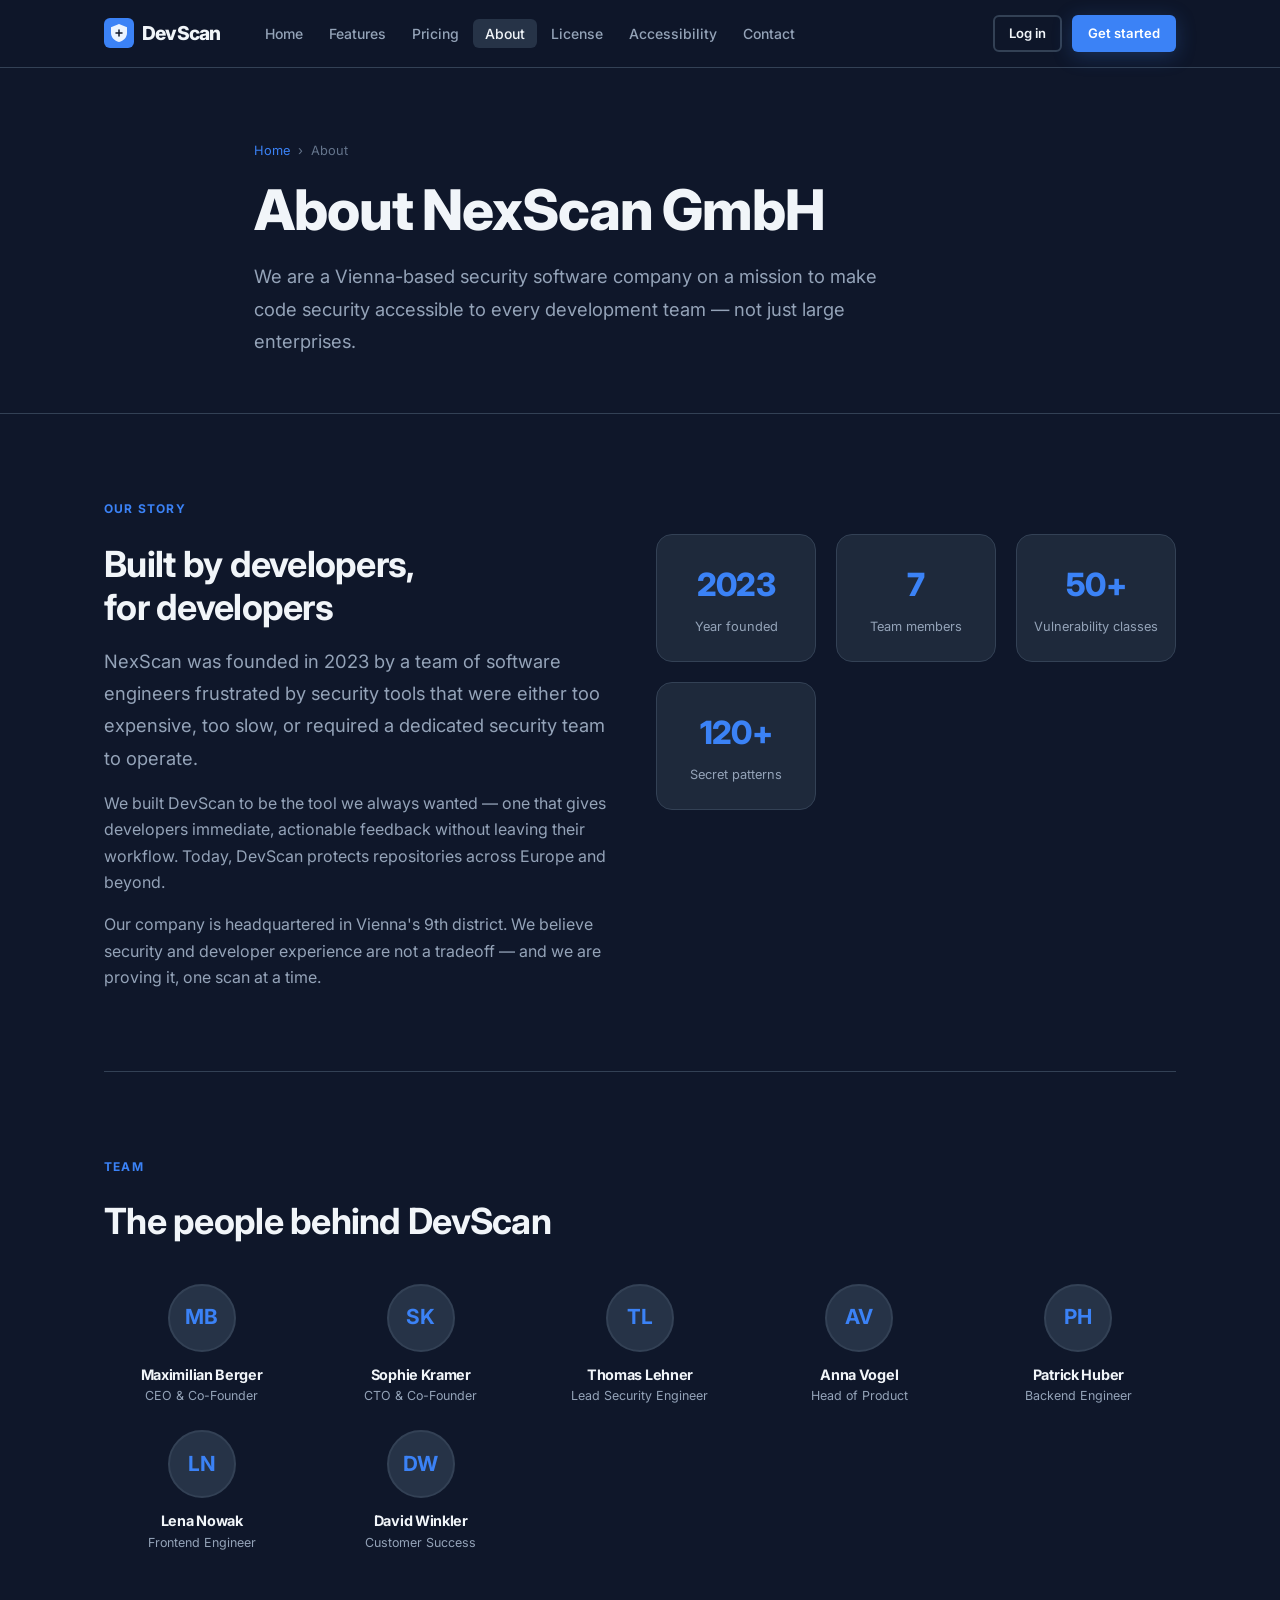
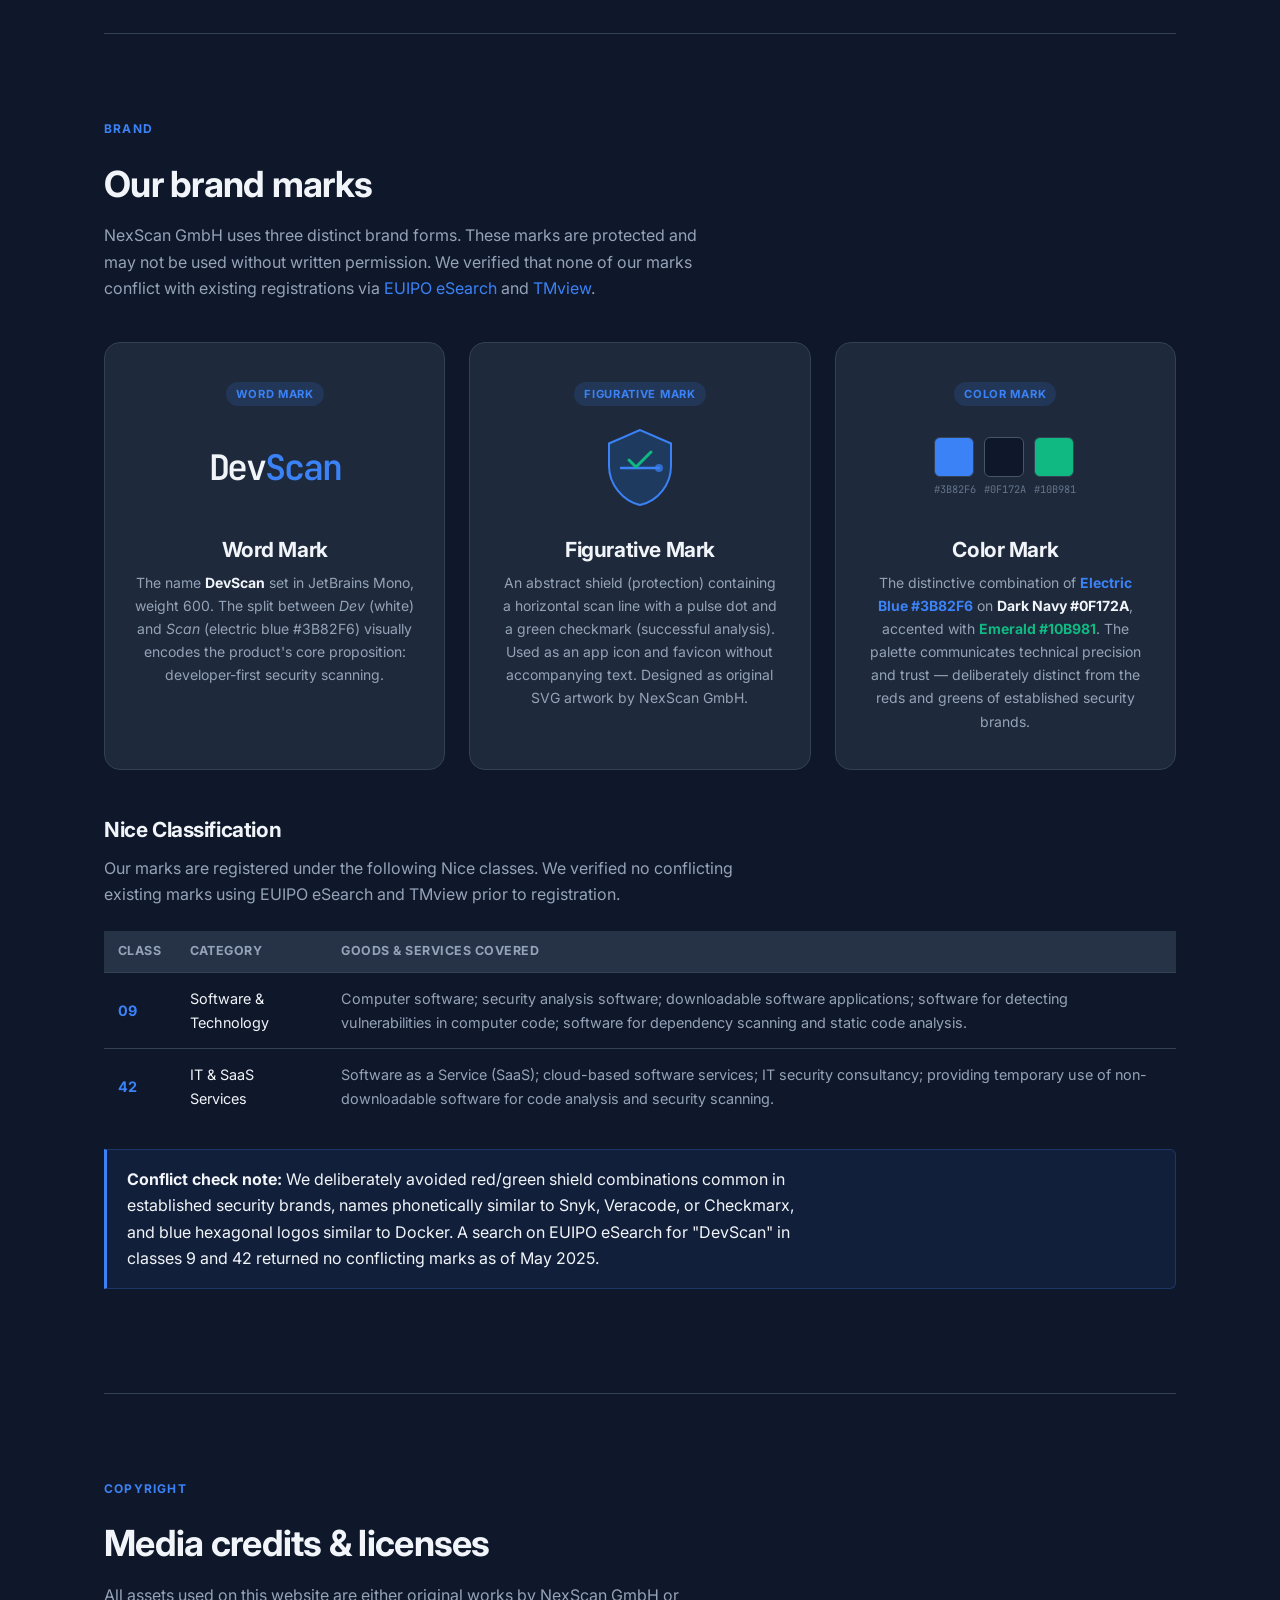
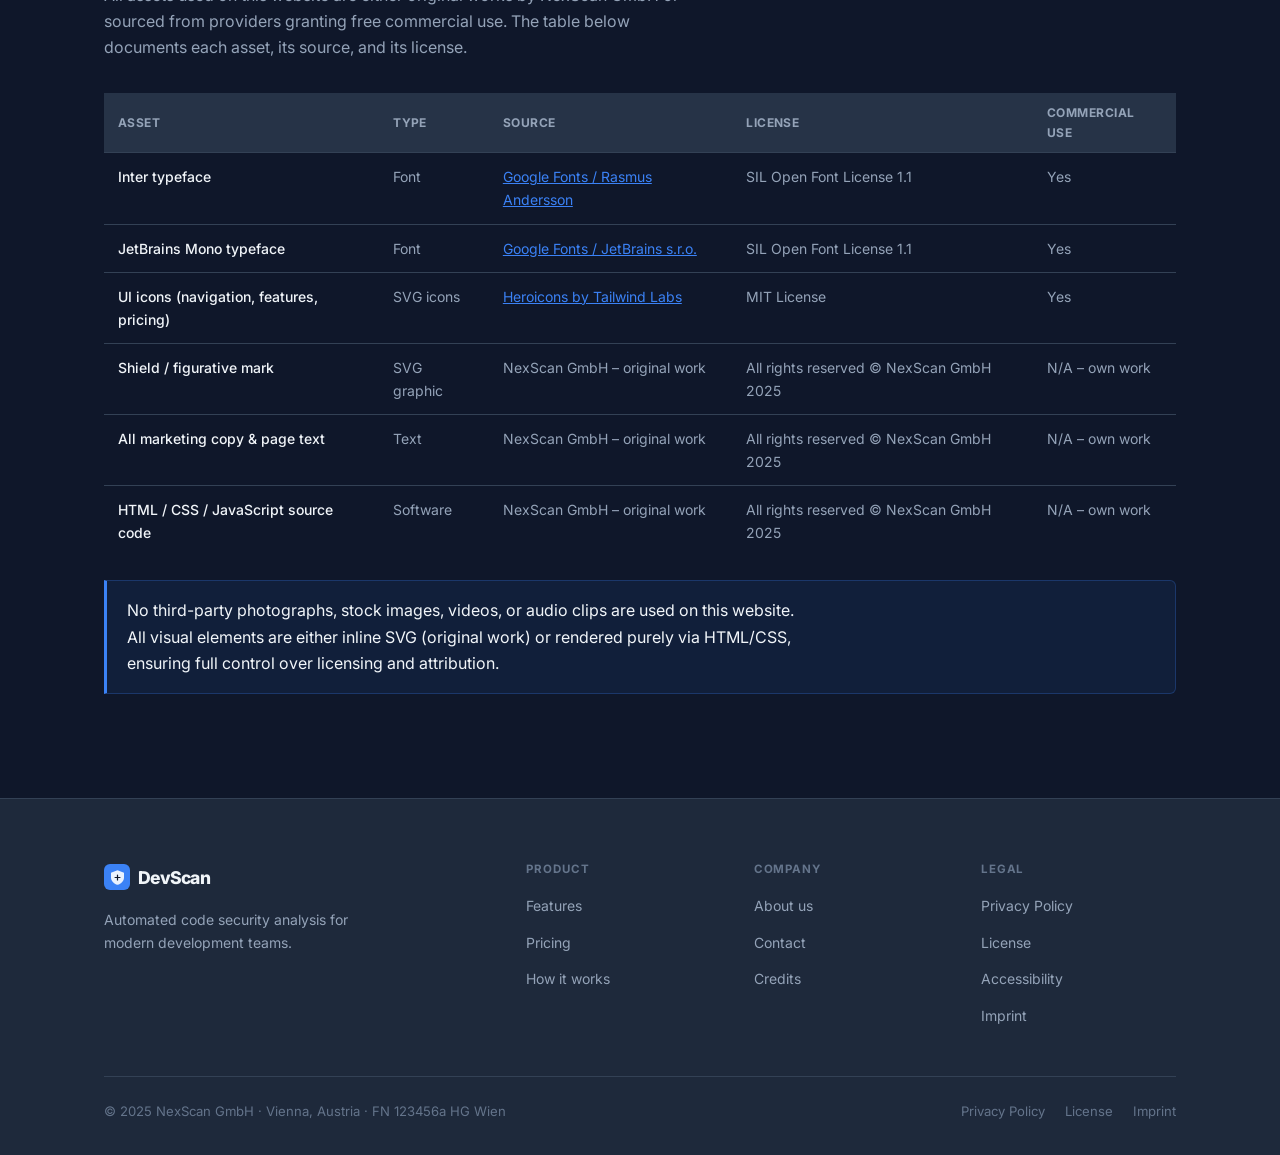
==== about.html @ 1f1f9121 "add About page with brand marks, Nice classification, and media credit" ====
<!DOCTYPE html>
<html lang="en">
<head>
  <meta charset="UTF-8">
  <meta name="viewport" content="width=device-width, initial-scale=1.0">
  <meta name="description" content="About NexScan GmbH – the company behind DevScan, our brand marks, and media credits.">
  <title>About – DevScan</title>
  <link rel="stylesheet" href="css/style.css">
</head>
<body>

  <a href="#main-content" class="skip-link">Skip to main content</a>

  <nav class="nav" aria-label="Main navigation">
    <div class="nav__inner">
      <a href="index.html" class="nav__logo" aria-label="DevScan – Home">
        <div class="nav__logo-icon" aria-hidden="true">
          <svg width="16" height="18" viewBox="0 0 16 18" fill="none"><path d="M8 0L0 3.27V9c0 4.14 3.4 8.02 8 9 4.6-.98 8-4.86 8-9V3.27L8 0z" fill="white" fill-opacity=".9"/><line x1="5" y1="9" x2="11" y2="9" stroke="#0F172A" stroke-width="1.5" stroke-linecap="round"/><line x1="8" y1="6" x2="8" y2="12" stroke="#0F172A" stroke-width="1.5" stroke-linecap="round"/></svg>
        </div>
        DevScan
      </a>
      <ul class="nav__links" role="list">
        <li><a href="index.html"         class="nav__link">Home</a></li>
        <li><a href="index.html#features" class="nav__link">Features</a></li>
        <li><a href="index.html#pricing"  class="nav__link">Pricing</a></li>
        <li><a href="about.html"          class="nav__link" aria-current="page">About</a></li>
        <li><a href="license.html"        class="nav__link">License</a></li>
        <li><a href="accessibility.html"  class="nav__link">Accessibility</a></li>
        <li><a href="impressum.html"      class="nav__link">Contact</a></li>
      </ul>
      <div class="nav__actions">
        <a href="#" class="btn btn--ghost btn--sm">Log in</a>
        <a href="index.html#pricing" class="btn btn--primary btn--sm">Get started</a>
        <button class="nav__toggle" id="nav-toggle" aria-expanded="false" aria-controls="nav-mobile" aria-label="Open menu">
          <svg width="22" height="22" viewBox="0 0 24 24" fill="none" stroke="currentColor" stroke-width="2" stroke-linecap="round" aria-hidden="true"><line x1="3" y1="6" x2="21" y2="6"/><line x1="3" y1="12" x2="21" y2="12"/><line x1="3" y1="18" x2="21" y2="18"/></svg>
        </button>
      </div>
    </div>
  </nav>

  <nav class="nav__mobile" id="nav-mobile" aria-hidden="true" aria-label="Mobile navigation">
    <a href="index.html"         class="nav__link">Home</a>
    <a href="index.html#features" class="nav__link">Features</a>
    <a href="index.html#pricing"  class="nav__link">Pricing</a>
    <a href="about.html"          class="nav__link" aria-current="page">About</a>
    <a href="license.html"        class="nav__link">License</a>
    <a href="privacy.html"        class="nav__link">Privacy</a>
    <a href="accessibility.html"  class="nav__link">Accessibility</a>
    <a href="impressum.html"      class="nav__link">Contact / Imprint</a>
    <div style="display:flex;gap:8px;padding:12px 0 4px;border-top:1px solid var(--c-border);margin-top:8px;">
      <a href="#" class="btn btn--ghost btn--sm" style="flex:1;justify-content:center;">Log in</a>
      <a href="index.html#pricing" class="btn btn--primary btn--sm" style="flex:1;justify-content:center;">Get started</a>
    </div>
  </nav>

  <main id="main-content">

    <!-- Page hero -->
    <header class="page-hero">
      <div class="container">
        <nav class="page-breadcrumb" aria-label="Breadcrumb">
          <a href="index.html">Home</a>
          <span aria-hidden="true">›</span>
          <span aria-current="page">About</span>
        </nav>
        <h1>About NexScan GmbH</h1>
        <p class="lead mt-4" style="max-width:54ch;">We are a Vienna-based security software company on a mission to make code security accessible to every development team — not just large enterprises.</p>
      </div>
    </header>

    <div style="max-width:1120px;margin-inline:auto;padding-inline:var(--pad);">

      <!-- Company story -->
      <section class="about-section" aria-labelledby="story-heading">
        <div class="grid-2">
          <div>
            <span class="eyebrow">Our Story</span>
            <h2 id="story-heading" style="margin-top:12px;">Built by developers,<br>for developers</h2>
            <p class="lead mt-4">NexScan was founded in 2023 by a team of software engineers frustrated by security tools that were either too expensive, too slow, or required a dedicated security team to operate.</p>
            <p class="text-muted mt-4" style="max-width:none;">We built DevScan to be the tool we always wanted — one that gives developers immediate, actionable feedback without leaving their workflow. Today, DevScan protects repositories across Europe and beyond.</p>
            <p class="text-muted mt-4" style="max-width:none;">Our company is headquartered in Vienna's 9th district. We believe security and developer experience are not a tradeoff — and we are proving it, one scan at a time.</p>
          </div>
          <div class="stat-row" style="align-content:start;">
            <div class="stat"><div class="stat__val">2023</div><div class="stat__lbl">Year founded</div></div>
            <div class="stat"><div class="stat__val">7</div><div class="stat__lbl">Team members</div></div>
            <div class="stat"><div class="stat__val">50+</div><div class="stat__lbl">Vulnerability classes</div></div>
            <div class="stat"><div class="stat__val">120+</div><div class="stat__lbl">Secret patterns</div></div>
          </div>
        </div>
      </section>

      <!-- Team -->
      <section class="about-section" aria-labelledby="team-heading">
        <span class="eyebrow">Team</span>
        <h2 id="team-heading" style="margin-top:12px;">The people behind DevScan</h2>
        <div class="team-grid">
          <div class="team-member">
            <div class="team-avatar" aria-hidden="true">MB</div>
            <h4>Maximilian Berger</h4>
            <p>CEO &amp; Co-Founder</p>
          </div>
          <div class="team-member">
            <div class="team-avatar" aria-hidden="true">SK</div>
            <h4>Sophie Kramer</h4>
            <p>CTO &amp; Co-Founder</p>
          </div>
          <div class="team-member">
            <div class="team-avatar" aria-hidden="true">TL</div>
            <h4>Thomas Lehner</h4>
            <p>Lead Security Engineer</p>
          </div>
          <div class="team-member">
            <div class="team-avatar" aria-hidden="true">AV</div>
            <h4>Anna Vogel</h4>
            <p>Head of Product</p>
          </div>
          <div class="team-member">
            <div class="team-avatar" aria-hidden="true">PH</div>
            <h4>Patrick Huber</h4>
            <p>Backend Engineer</p>
          </div>
          <div class="team-member">
            <div class="team-avatar" aria-hidden="true">LN</div>
            <h4>Lena Nowak</h4>
            <p>Frontend Engineer</p>
          </div>
          <div class="team-member">
            <div class="team-avatar" aria-hidden="true">DW</div>
            <h4>David Winkler</h4>
            <p>Customer Success</p>
          </div>
        </div>
      </section>

      <!-- Brand marks – Task 3 -->
      <section class="about-section" id="brand" aria-labelledby="brand-heading">
        <span class="eyebrow">Brand</span>
        <h2 id="brand-heading" style="margin-top:12px;">Our brand marks</h2>
        <p class="text-muted mt-4" style="max-width:60ch;">
          NexScan GmbH uses three distinct brand forms. These marks are protected and may not be used without written permission. We verified that none of our marks conflict with existing registrations via <a href="https://euipo.europa.eu/eSearch/" target="_blank" rel="noopener" style="color:var(--c-primary);">EUIPO eSearch</a> and <a href="https://www.tmdn.org/tmview/" target="_blank" rel="noopener" style="color:var(--c-primary);">TMview</a>.
        </p>

        <div class="brand-grid">

          <!-- 1. Word mark -->
          <article class="brand-card" aria-labelledby="mark1-heading">
            <span class="brand-card__type">Word Mark</span>
            <div class="brand-card__visual" aria-label="DevScan wordmark: the word Dev in white followed by Scan in electric blue, rendered in monospace typeface">
              <div class="wordmark">Dev<span>Scan</span></div>
            </div>
            <h3 id="mark1-heading">Word Mark</h3>
            <p>The name <strong style="color:var(--c-text);">DevScan</strong> set in JetBrains Mono, weight 600. The split between <em>Dev</em> (white) and <em>Scan</em> (electric blue #3B82F6) visually encodes the product's core proposition: developer-first security scanning.</p>
          </article>

          <!-- 2. Figurative mark -->
          <article class="brand-card" aria-labelledby="mark2-heading">
            <span class="brand-card__type">Figurative Mark</span>
            <div class="brand-card__visual" aria-label="DevScan shield icon: a dark blue shield outline containing a horizontal scan line and a green checkmark">
              <!-- Own work – SVG, NexScan GmbH © 2025 -->
              <svg width="72" height="82" viewBox="0 0 72 82" fill="none" xmlns="http://www.w3.org/2000/svg" role="img" aria-label="Shield icon with scan line">
                <path d="M36 3L5 16.5V39c0 18.2 13.8 35.2 31 39 18.2-3.8 31-20.8 31-39V16.5L36 3z" fill="#1E3A5F" stroke="#3B82F6" stroke-width="2"/>
                <line x1="17" y1="41" x2="55" y2="41" stroke="#3B82F6" stroke-width="2.5" stroke-linecap="round"/>
                <circle cx="55" cy="41" r="4" fill="#3B82F6" fill-opacity=".7"/>
                <polyline points="25,33 32,40 47,25" stroke="#10B981" stroke-width="3" stroke-linecap="round" stroke-linejoin="round"/>
              </svg>
            </div>
            <h3 id="mark2-heading">Figurative Mark</h3>
            <p>An abstract shield (protection) containing a horizontal scan line with a pulse dot and a green checkmark (successful analysis). Used as an app icon and favicon without accompanying text. Designed as original SVG artwork by NexScan GmbH.</p>
          </article>

          <!-- 3. Color mark -->
          <article class="brand-card" aria-labelledby="mark3-heading">
            <span class="brand-card__type">Color Mark</span>
            <div class="brand-card__visual" aria-label="DevScan brand color palette: electric blue, dark navy, and emerald green">
              <div>
                <div class="color-swatches">
                  <div>
                    <div class="swatch" style="background:#3B82F6;" aria-label="Electric blue"></div>
                    <div class="swatch-label">#3B82F6</div>
                  </div>
                  <div>
                    <div class="swatch" style="background:#0F172A;border-color:var(--c-border-light);" aria-label="Dark navy"></div>
                    <div class="swatch-label">#0F172A</div>
                  </div>
                  <div>
                    <div class="swatch" style="background:#10B981;" aria-label="Emerald green"></div>
                    <div class="swatch-label">#10B981</div>
                  </div>
                </div>
              </div>
            </div>
            <h3 id="mark3-heading">Color Mark</h3>
            <p>The distinctive combination of <strong style="color:var(--c-primary);">Electric Blue #3B82F6</strong> on <strong style="color:var(--c-text);">Dark Navy #0F172A</strong>, accented with <strong style="color:var(--c-accent);">Emerald #10B981</strong>. The palette communicates technical precision and trust — deliberately distinct from the reds and greens of established security brands.</p>
          </article>

        </div>

        <!-- Nice Classification -->
        <h3 id="nice-heading" style="margin-top:48px;margin-bottom:12px;">Nice Classification</h3>
        <p class="text-muted mb-6">Our marks are registered under the following Nice classes. We verified no conflicting existing marks using EUIPO eSearch and TMview prior to registration.</p>
        <table class="nizza-table" aria-labelledby="nice-heading">
          <thead>
            <tr>
              <th scope="col">Class</th>
              <th scope="col">Category</th>
              <th scope="col">Goods &amp; Services covered</th>
            </tr>
          </thead>
          <tbody>
            <tr>
              <td>09</td>
              <td>Software &amp; Technology</td>
              <td>Computer software; security analysis software; downloadable software applications; software for detecting vulnerabilities in computer code; software for dependency scanning and static code analysis.</td>
            </tr>
            <tr>
              <td>42</td>
              <td>IT &amp; SaaS Services</td>
              <td>Software as a Service (SaaS); cloud-based software services; IT security consultancy; providing temporary use of non-downloadable software for code analysis and security scanning.</td>
            </tr>
          </tbody>
        </table>

        <div class="info-box mt-6">
          <p><strong>Conflict check note:</strong> We deliberately avoided red/green shield combinations common in established security brands, names phonetically similar to Snyk, Veracode, or Checkmarx, and blue hexagonal logos similar to Docker. A search on EUIPO eSearch for "DevScan" in classes 9 and 42 returned no conflicting marks as of May 2025.</p>
        </div>
      </section>

      <!-- Media credits – Task 2 -->
      <section class="about-section" id="credits" aria-labelledby="credits-heading">
        <span class="eyebrow">Copyright</span>
        <h2 id="credits-heading" style="margin-top:12px;">Media credits &amp; licenses</h2>
        <p class="text-muted mt-4 mb-8" style="max-width:60ch;">All assets used on this website are either original works by NexScan GmbH or sourced from providers granting free commercial use. The table below documents each asset, its source, and its license.</p>

        <table class="credits-table" aria-label="Media asset copyright and license information">
          <thead>
            <tr>
              <th scope="col">Asset</th>
              <th scope="col">Type</th>
              <th scope="col">Source</th>
              <th scope="col">License</th>
              <th scope="col">Commercial use</th>
            </tr>
          </thead>
          <tbody>
            <tr>
              <td>Inter typeface</td>
              <td>Font</td>
              <td><a href="https://fonts.google.com/specimen/Inter" target="_blank" rel="noopener">Google Fonts / Rasmus Andersson</a></td>
              <td>SIL Open Font License 1.1</td>
              <td>Yes</td>
            </tr>
            <tr>
              <td>JetBrains Mono typeface</td>
              <td>Font</td>
              <td><a href="https://fonts.google.com/specimen/JetBrains+Mono" target="_blank" rel="noopener">Google Fonts / JetBrains s.r.o.</a></td>
              <td>SIL Open Font License 1.1</td>
              <td>Yes</td>
            </tr>
            <tr>
              <td>UI icons (navigation, features, pricing)</td>
              <td>SVG icons</td>
              <td><a href="https://heroicons.com/" target="_blank" rel="noopener">Heroicons by Tailwind Labs</a></td>
              <td>MIT License</td>
              <td>Yes</td>
            </tr>
            <tr>
              <td>Shield / figurative mark</td>
              <td>SVG graphic</td>
              <td>NexScan GmbH – original work</td>
              <td>All rights reserved © NexScan GmbH 2025</td>
              <td>N/A – own work</td>
            </tr>
            <tr>
              <td>All marketing copy &amp; page text</td>
              <td>Text</td>
              <td>NexScan GmbH – original work</td>
              <td>All rights reserved © NexScan GmbH 2025</td>
              <td>N/A – own work</td>
            </tr>
            <tr>
              <td>HTML / CSS / JavaScript source code</td>
              <td>Software</td>
              <td>NexScan GmbH – original work</td>
              <td>All rights reserved © NexScan GmbH 2025</td>
              <td>N/A – own work</td>
            </tr>
          </tbody>
        </table>

        <div class="info-box mt-6">
          <p>No third-party photographs, stock images, videos, or audio clips are used on this website. All visual elements are either inline SVG (original work) or rendered purely via HTML/CSS, ensuring full control over licensing and attribution.</p>
        </div>
      </section>

    </div>
  </main>

  <!-- Footer -->
  <footer class="footer">
    <div class="container">
      <div class="footer__grid">
        <div class="footer__brand">
          <a href="index.html" class="nav__logo" style="font-size:1.1rem;">
            <div class="nav__logo-icon" style="width:26px;height:26px;" aria-hidden="true">
              <svg width="13" height="15" viewBox="0 0 16 18" fill="none"><path d="M8 0L0 3.27V9c0 4.14 3.4 8.02 8 9 4.6-.98 8-4.86 8-9V3.27L8 0z" fill="white" fill-opacity=".9"/><line x1="5" y1="9" x2="11" y2="9" stroke="#0F172A" stroke-width="1.5" stroke-linecap="round"/><line x1="8" y1="6" x2="8" y2="12" stroke="#0F172A" stroke-width="1.5" stroke-linecap="round"/></svg>
            </div>
            DevScan
          </a>
          <p>Automated code security analysis for modern development teams.</p>
        </div>
        <div class="footer__col">
          <h4>Product</h4>
          <ul>
            <li><a href="index.html#features">Features</a></li>
            <li><a href="index.html#pricing">Pricing</a></li>
            <li><a href="index.html#how-it-works">How it works</a></li>
          </ul>
        </div>
        <div class="footer__col">
          <h4>Company</h4>
          <ul>
            <li><a href="about.html">About us</a></li>
            <li><a href="impressum.html">Contact</a></li>
            <li><a href="about.html#credits">Credits</a></li>
          </ul>
        </div>
        <div class="footer__col">
          <h4>Legal</h4>
          <ul>
            <li><a href="privacy.html">Privacy Policy</a></li>
            <li><a href="license.html">License</a></li>
            <li><a href="accessibility.html">Accessibility</a></li>
            <li><a href="impressum.html">Imprint</a></li>
          </ul>
        </div>
      </div>
      <div class="footer__bottom">
        <p>© 2025 NexScan GmbH · Vienna, Austria · FN 123456a HG Wien</p>
        <div class="footer__legal-links">
          <a href="privacy.html">Privacy Policy</a>
          <a href="license.html">License</a>
          <a href="impressum.html">Imprint</a>
        </div>
      </div>
    </div>
  </footer>

  <script src="js/main.js"></script>
</body>
</html>
---- css/style.css ----
/* ============================================================
   DevScan – Global Design System
   ============================================================ */

@import url('https://fonts.googleapis.com/css2?family=Inter:ital,wght@0,300;0,400;0,500;0,600;0,700;0,800;1,400&family=JetBrains+Mono:wght@400;500;600&display=swap');

/* ── Design Tokens ──────────────────────────────────────────── */
:root {
  --c-bg:            #0F172A;
  --c-surface:       #1E293B;
  --c-surface-2:     #263347;
  --c-border:        #334155;
  --c-border-light:  #475569;

  --c-primary:       #3B82F6;
  --c-primary-dark:  #2563EB;
  --c-primary-glow:  rgba(59,130,246,.15);

  --c-accent:        #10B981;
  --c-warn:          #F59E0B;
  --c-danger:        #EF4444;

  --c-text:          #F1F5F9;
  --c-text-muted:    #94A3B8;
  --c-text-faint:    #64748B;

  --font-sans: 'Inter', system-ui, -apple-system, sans-serif;
  --font-mono: 'JetBrains Mono', 'Fira Code', monospace;

  --nav-h:      68px;
  --container: 1120px;
  --pad:        clamp(16px, 5vw, 24px);

  --r-sm:   6px;
  --r-md:  10px;
  --r-lg:  16px;
  --r-xl:  24px;
  --r-full: 9999px;

  --shadow-sm: 0 1px 3px rgba(0,0,0,.4);
  --shadow-md: 0 4px 20px rgba(0,0,0,.5);
  --shadow-lg: 0 16px 48px rgba(0,0,0,.6);
  --shadow-primary: 0 4px 20px rgba(59,130,246,.25);
}

/* ── Reset ──────────────────────────────────────────────────── */
*, *::before, *::after { box-sizing: border-box; margin: 0; padding: 0; }
html { font-size: 16px; scroll-behavior: smooth; }
img, video, svg { display: block; max-width: 100%; }
a { color: inherit; text-decoration: none; }
button, input, select, textarea { font: inherit; }
ul, ol { list-style: none; }

/* ── Base ───────────────────────────────────────────────────── */
body {
  font-family: var(--font-sans);
  background: var(--c-bg);
  color: var(--c-text);
  line-height: 1.65;
  -webkit-font-smoothing: antialiased;
  overflow-x: hidden;
}

/* Skip link */
.skip-link {
  position: absolute;
  top: -100%;
  left: var(--pad);
  background: var(--c-primary);
  color: #fff;
  padding: 8px 16px;
  border-radius: var(--r-sm);
  font-weight: 600;
  z-index: 9999;
  transition: top .15s;
}
.skip-link:focus { top: 8px; outline: 3px solid #fff; outline-offset: 2px; }

/* ── Typography ─────────────────────────────────────────────── */
h1, h2, h3, h4, h5, h6 { line-height: 1.2; font-weight: 700; letter-spacing: -.02em; }
h1 { font-size: clamp(2rem, 5vw, 3.5rem); font-weight: 800; }
h2 { font-size: clamp(1.5rem, 3.5vw, 2.25rem); }
h3 { font-size: clamp(1.05rem, 2.5vw, 1.3rem); }
h4 { font-size: 1rem; }

p { max-width: 68ch; }
.lead { font-size: clamp(1rem, 2vw, 1.15rem); color: var(--c-text-muted); line-height: 1.75; }

code, kbd, pre { font-family: var(--font-mono); }
code {
  background: var(--c-surface);
  border: 1px solid var(--c-border);
  border-radius: var(--r-sm);
  padding: 2px 6px;
  font-size: .875em;
  color: var(--c-primary);
}

/* ── Layout ─────────────────────────────────────────────────── */
.container {
  max-width: var(--container);
  margin-inline: auto;
  padding-inline: var(--pad);
}

.section { padding-block: clamp(60px, 10vw, 96px); }
.section--alt { background: var(--c-surface); }

.grid-3 { display: grid; grid-template-columns: repeat(auto-fit, minmax(280px, 1fr)); gap: 24px; }
.grid-2 { display: grid; grid-template-columns: repeat(auto-fit, minmax(320px, 1fr)); gap: 32px; }

.text-center { text-align: center; }
.text-muted   { color: var(--c-text-muted); }

/* ── Navigation ─────────────────────────────────────────────── */
.nav {
  position: fixed;
  inset: 0 0 auto 0;
  height: var(--nav-h);
  background: rgba(15,23,42,.88);
  backdrop-filter: blur(16px);
  -webkit-backdrop-filter: blur(16px);
  border-bottom: 1px solid var(--c-border);
  z-index: 900;
}
.nav__inner {
  max-width: var(--container);
  margin-inline: auto;
  padding-inline: var(--pad);
  height: 100%;
  display: flex;
  align-items: center;
  gap: 32px;
}
.nav__logo {
  font-size: 1.2rem;
  font-weight: 800;
  letter-spacing: -.04em;
  color: var(--c-text);
  display: flex;
  align-items: center;
  gap: 8px;
  white-space: nowrap;
  flex-shrink: 0;
}
.nav__logo-icon {
  width: 30px; height: 30px;
  background: var(--c-primary);
  border-radius: var(--r-sm);
  display: flex; align-items: center; justify-content: center;
}
.nav__links {
  display: flex;
  align-items: center;
  gap: 2px;
  flex: 1;
}
.nav__link {
  padding: 6px 12px;
  border-radius: var(--r-sm);
  font-size: .875rem;
  font-weight: 500;
  color: var(--c-text-muted);
  transition: color .15s, background .15s;
  white-space: nowrap;
}
.nav__link:hover,
.nav__link[aria-current="page"] {
  color: var(--c-text);
  background: var(--c-surface-2);
}
.nav__link:focus-visible {
  outline: 2px solid var(--c-primary);
  outline-offset: 2px;
}
.nav__actions {
  display: flex; align-items: center; gap: 10px; margin-left: auto;
}
.nav__toggle {
  display: none;
  background: none; border: none;
  color: var(--c-text); cursor: pointer;
  padding: 8px; border-radius: var(--r-sm);
}
.nav__toggle:focus-visible { outline: 2px solid var(--c-primary); outline-offset: 2px; }
.nav__mobile {
  display: none;
  position: fixed;
  top: var(--nav-h); left: 0; right: 0;
  background: var(--c-surface);
  border-bottom: 1px solid var(--c-border);
  padding: 16px;
  z-index: 899;
  flex-direction: column; gap: 2px;
}
.nav__mobile.is-open { display: flex; }
.nav__mobile .nav__link { padding: 12px 16px; }

/* ── Buttons ────────────────────────────────────────────────── */
.btn {
  display: inline-flex; align-items: center; gap: 8px;
  padding: 10px 20px;
  border-radius: var(--r-md);
  font-weight: 600; font-size: .9rem;
  cursor: pointer; border: 2px solid transparent;
  transition: background .15s, box-shadow .15s, transform .1s, border-color .15s;
  white-space: nowrap;
}
.btn:active { transform: translateY(1px); }
.btn:focus-visible { outline: 2px solid var(--c-primary); outline-offset: 3px; }

.btn--primary { background: var(--c-primary); color: #fff; box-shadow: var(--shadow-primary); }
.btn--primary:hover { background: var(--c-primary-dark); box-shadow: 0 6px 24px rgba(59,130,246,.4); }

.btn--ghost { background: transparent; color: var(--c-text); border-color: var(--c-border); }
.btn--ghost:hover { background: var(--c-surface); border-color: var(--c-border-light); }

.btn--accent { background: var(--c-accent); color: #fff; }
.btn--accent:hover { background: #059669; }

.btn--sm { padding: 6px 14px; font-size: .82rem; border-radius: var(--r-sm); }
.btn--lg { padding: 14px 32px; font-size: 1rem; border-radius: var(--r-lg); }

/* ── Hero ───────────────────────────────────────────────────── */
.hero {
  padding-top: calc(var(--nav-h) + clamp(56px, 10vw, 96px));
  padding-bottom: clamp(56px, 10vw, 96px);
  position: relative; overflow: hidden;
}
.hero::before {
  content: '';
  position: absolute; top: -200px; left: 50%;
  transform: translateX(-50%);
  width: 900px; height: 900px;
  background: radial-gradient(circle, rgba(59,130,246,.1) 0%, transparent 65%);
  pointer-events: none; z-index: 0;
}
.hero__inner {
  max-width: var(--container); margin-inline: auto; padding-inline: var(--pad);
  display: grid; grid-template-columns: 1fr 1fr;
  gap: 64px; align-items: center; position: relative; z-index: 1;
}
.hero__badge {
  display: inline-flex; align-items: center; gap: 6px;
  background: var(--c-primary-glow);
  border: 1px solid rgba(59,130,246,.3);
  border-radius: var(--r-full);
  padding: 4px 14px;
  font-size: .75rem; font-weight: 700;
  color: var(--c-primary); margin-bottom: 20px; width: fit-content;
  letter-spacing: .04em; text-transform: uppercase;
}
.hero__badge-dot { width: 6px; height: 6px; border-radius: 50%; background: var(--c-accent); }
.hero__title { margin-bottom: 20px; }
.hero__title mark { background: none; color: var(--c-primary); }
.hero__lead { margin-bottom: 32px; }
.hero__actions { display: flex; gap: 14px; flex-wrap: wrap; align-items: center; }
.hero__note { margin-top: 16px; font-size: .78rem; color: var(--c-text-faint); }
.hero__note svg { display: inline; vertical-align: middle; }

/* Code window */
.code-window {
  background: var(--c-surface);
  border: 1px solid var(--c-border);
  border-radius: var(--r-lg);
  overflow: hidden;
  box-shadow: var(--shadow-lg);
}
.code-window__bar {
  display: flex; align-items: center; gap: 6px;
  padding: 10px 14px;
  background: var(--c-surface-2);
  border-bottom: 1px solid var(--c-border);
}
.dot { width: 11px; height: 11px; border-radius: 50%; }
.dot--r { background: #FF5F57; }
.dot--y { background: #FFBD2E; }
.dot--g { background: #28C840; }
.code-window__fname {
  margin-left: 6px; font-size: .78rem;
  font-family: var(--font-mono);
  color: var(--c-text-muted);
}
.code-window__body {
  padding: 16px; font-family: var(--font-mono);
  font-size: .78rem; line-height: 1.9; overflow-x: auto;
}
.cl { display: flex; gap: 14px; }
.cl-n { color: var(--c-text-faint); user-select: none; min-width: 18px; text-align: right; }
.cl-t { flex: 1; }
.cl--danger { background: rgba(239,68,68,.07); border-left: 2px solid var(--c-danger); margin-left: -16px; padding-left: 14px; }
.cl--warn   { background: rgba(245,158,11,.07); border-left: 2px solid var(--c-warn);   margin-left: -16px; padding-left: 14px; }
.tk-kw  { color: #C792EA; }
.tk-str { color: #C3E88D; }
.tk-fn  { color: #82AAFF; }
.tk-var { color: #F78C6C; }
.tk-cm  { color: var(--c-text-faint); font-style: italic; }
.badge {
  display: inline-block; padding: 1px 5px; border-radius: 3px;
  font-size: .6rem; font-weight: 700; margin-left: 8px; vertical-align: middle;
}
.badge--crit { background: rgba(239,68,68,.2); color: #FC8181; }
.badge--high { background: rgba(245,158,11,.2); color: #FBD38D; }

.scan-bar {
  display: flex; align-items: center; justify-content: space-between;
  padding: 10px 16px;
  background: var(--c-surface-2);
  border-top: 1px solid var(--c-border);
  font-size: .78rem;
}
.issue-counts { display: flex; gap: 16px; }
.ic { display: flex; align-items: center; gap: 5px; font-weight: 600; }
.ic--c { color: var(--c-danger); }
.ic--h { color: var(--c-warn); }
.ic--l { color: var(--c-accent); }

/* ── Section headers ────────────────────────────────────────── */
.section-header { text-align: center; margin-bottom: 64px; }
.eyebrow {
  display: inline-block; font-size: .75rem; font-weight: 700;
  letter-spacing: .1em; text-transform: uppercase;
  color: var(--c-primary); margin-bottom: 12px;
}
.section-header h2 { margin-bottom: 16px; }
.section-header p { color: var(--c-text-muted); margin-inline: auto; }

/* ── Feature cards ──────────────────────────────────────────── */
.feature-card {
  background: var(--c-surface);
  border: 1px solid var(--c-border);
  border-radius: var(--r-lg); padding: 28px;
  transition: border-color .2s, transform .2s, box-shadow .2s;
}
.feature-card:hover {
  border-color: var(--c-primary); transform: translateY(-3px);
  box-shadow: 0 8px 32px rgba(59,130,246,.12);
}
.feature-icon {
  width: 46px; height: 46px;
  background: var(--c-primary-glow);
  border: 1px solid rgba(59,130,246,.3);
  border-radius: var(--r-md);
  display: flex; align-items: center; justify-content: center;
  margin-bottom: 20px; color: var(--c-primary);
}
.feature-card h3 { margin-bottom: 10px; }
.feature-card p  { color: var(--c-text-muted); font-size: .9rem; margin: 0; }

/* ── Steps ──────────────────────────────────────────────────── */
.steps { display: grid; grid-template-columns: repeat(auto-fit, minmax(240px, 1fr)); gap: 32px; }
.step { display: flex; flex-direction: column; gap: 16px; }
.step-num {
  width: 44px; height: 44px;
  background: var(--c-primary); border-radius: var(--r-md);
  display: flex; align-items: center; justify-content: center;
  font-weight: 800; font-size: 1.05rem; flex-shrink: 0;
}
.step h3 { margin-bottom: 8px; }
.step p  { color: var(--c-text-muted); font-size: .9rem; margin: 0; }

/* ── Pricing ────────────────────────────────────────────────── */
.pricing-grid {
  display: grid;
  grid-template-columns: repeat(auto-fit, minmax(280px, 1fr));
  gap: 24px; align-items: start;
}
.pricing-card {
  background: var(--c-surface);
  border: 1px solid var(--c-border);
  border-radius: var(--r-lg); padding: 36px 32px;
  position: relative; transition: transform .2s;
}
.pricing-card:hover { transform: translateY(-3px); }
.pricing-card--featured {
  border-color: var(--c-primary);
  background: linear-gradient(160deg, rgba(37,99,235,.1) 0%, var(--c-surface) 60%);
  box-shadow: 0 0 0 1px var(--c-primary), var(--shadow-lg);
}
.pricing-pill {
  position: absolute; top: -13px; left: 50%; transform: translateX(-50%);
  background: var(--c-primary); color: #fff;
  padding: 3px 16px; border-radius: var(--r-full);
  font-size: .72rem; font-weight: 700; white-space: nowrap; letter-spacing: .04em;
}
.pricing-name {
  font-size: .75rem; font-weight: 700; letter-spacing: .08em;
  text-transform: uppercase; color: var(--c-text-muted); margin-bottom: 16px;
}
.pricing-price { display: flex; align-items: baseline; gap: 3px; margin-bottom: 8px; }
.pricing-price .cur { font-size: 1.4rem; font-weight: 600; color: var(--c-text-muted); margin-top: 4px; }
.pricing-price .amt { font-size: 3rem; font-weight: 800; letter-spacing: -.04em; line-height: 1; }
.pricing-price .per { font-size: .9rem; color: var(--c-text-muted); }
.pricing-desc { font-size: .875rem; color: var(--c-text-muted); margin-bottom: 24px; }
.pricing-div  { height: 1px; background: var(--c-border); margin-bottom: 24px; }
.pricing-feats { display: flex; flex-direction: column; gap: 12px; margin-bottom: 32px; }
.pricing-feat  { display: flex; align-items: flex-start; gap: 10px; font-size: .875rem; }
.pricing-feat svg { color: var(--c-accent); flex-shrink: 0; margin-top: 2px; }
.pricing-feat--off { color: var(--c-text-faint); }
.pricing-feat--off svg { color: var(--c-text-faint); }
.pricing-card .btn { width: 100%; justify-content: center; }

/* ── CTA Banner ─────────────────────────────────────────────── */
.cta-banner {
  background: linear-gradient(135deg, #1D4ED8 0%, var(--c-primary) 100%);
  border-radius: var(--r-xl); padding: 80px 48px; text-align: center;
}
.cta-banner h2 { margin-bottom: 16px; }
.cta-banner p  { color: rgba(255,255,255,.8); margin-inline: auto; margin-bottom: 40px; }
.cta-banner .btn--ghost { border-color: rgba(255,255,255,.4); color: #fff; }
.cta-banner .btn--ghost:hover { background: rgba(255,255,255,.1); border-color: rgba(255,255,255,.7); }
.cta-actions { display: flex; gap: 14px; justify-content: center; flex-wrap: wrap; }

/* ── Footer ─────────────────────────────────────────────────── */
.footer {
  background: var(--c-surface);
  border-top: 1px solid var(--c-border);
  padding-block: 64px 32px;
}
.footer__grid {
  display: grid;
  grid-template-columns: 2fr 1fr 1fr 1fr;
  gap: 32px; margin-bottom: 48px;
}
.footer__brand p {
  color: var(--c-text-muted); font-size: .875rem;
  margin-top: 16px; max-width: 30ch;
}
.footer__col h4 {
  font-size: .72rem; font-weight: 700;
  letter-spacing: .08em; text-transform: uppercase;
  color: var(--c-text-faint); margin-bottom: 16px;
}
.footer__col ul { display: flex; flex-direction: column; gap: 10px; }
.footer__col a  { color: var(--c-text-muted); font-size: .875rem; transition: color .15s; }
.footer__col a:hover { color: var(--c-text); }
.footer__col a:focus-visible { outline: 2px solid var(--c-primary); outline-offset: 2px; border-radius: 3px; }
.footer__bottom {
  display: flex; align-items: center; justify-content: space-between;
  padding-top: 24px; border-top: 1px solid var(--c-border);
  font-size: .82rem; color: var(--c-text-faint); flex-wrap: wrap; gap: 16px;
}
.footer__bottom a { color: var(--c-text-faint); transition: color .15s; }
.footer__bottom a:hover { color: var(--c-text); }
.footer__legal-links { display: flex; gap: 20px; }

/* ── Page hero (for inner pages) ────────────────────────────── */
.page-hero {
  padding-top: calc(var(--nav-h) + clamp(40px, 8vw, 72px));
  padding-bottom: clamp(36px, 6vw, 56px);
  border-bottom: 1px solid var(--c-border);
}
.page-hero .container { max-width: 820px; }
.page-breadcrumb {
  display: flex; align-items: center; gap: 8px;
  font-size: .8rem; color: var(--c-text-faint); margin-bottom: 16px;
}
.page-breadcrumb a { color: var(--c-primary); }
.page-breadcrumb a:hover { text-decoration: underline; }
.page-hero__meta {
  font-size: .82rem; color: var(--c-text-faint); margin-top: 12px;
}

/* ── Legal content ──────────────────────────────────────────── */
.legal-content {
  max-width: 820px; margin-inline: auto;
  padding-inline: var(--pad); padding-block: 64px;
}
.legal-content > h2 {
  font-size: 1.3rem; margin-top: 48px; margin-bottom: 16px;
  padding-bottom: 12px; border-bottom: 1px solid var(--c-border);
}
.legal-content > h2:first-child { margin-top: 0; }
.legal-content h3 { font-size: 1.05rem; margin-top: 28px; margin-bottom: 10px; }
.legal-content p  { color: var(--c-text-muted); margin-bottom: 16px; font-size: .95rem; max-width: none; }
.legal-content ul, .legal-content ol { margin-bottom: 16px; padding-left: 24px; }
.legal-content ul { list-style: disc; }
.legal-content ol { list-style: decimal; }
.legal-content li { color: var(--c-text-muted); font-size: .95rem; margin-bottom: 8px; }
.legal-content a  { color: var(--c-primary); text-decoration: underline; }
.legal-content a:hover { text-decoration: none; }
.legal-content strong { color: var(--c-text); }
.legal-content table { width: 100%; border-collapse: collapse; margin-block: 24px; font-size: .9rem; }
.legal-content table th { text-align: left; padding: 10px 14px; background: var(--c-surface-2); border-bottom: 1px solid var(--c-border); font-size: .8rem; text-transform: uppercase; letter-spacing: .04em; color: var(--c-text-muted); }
.legal-content table td { padding: 12px 14px; border-bottom: 1px solid var(--c-border); color: var(--c-text-muted); vertical-align: top; }
.legal-content table tr:last-child td { border-bottom: none; }
.legal-content table td:first-child { font-weight: 600; color: var(--c-text); }

.info-box {
  background: rgba(59,130,246,.08);
  border: 1px solid rgba(59,130,246,.25);
  border-left: 3px solid var(--c-primary);
  border-radius: 0 var(--r-sm) var(--r-sm) 0;
  padding: 16px 20px; margin-bottom: 24px;
}
.info-box p { margin: 0; }
.warn-box {
  background: rgba(245,158,11,.08);
  border: 1px solid rgba(245,158,11,.25);
  border-left: 3px solid var(--c-warn);
  border-radius: 0 var(--r-sm) var(--r-sm) 0;
  padding: 16px 20px; margin-bottom: 24px;
}
.warn-box p { margin: 0; color: var(--c-text-muted); }

/* ── About page ─────────────────────────────────────────────── */
.about-section { padding-block: clamp(48px, 8vw, 80px); }
.about-section + .about-section { border-top: 1px solid var(--c-border); }

.brand-grid { display: grid; grid-template-columns: repeat(auto-fit, minmax(240px, 1fr)); gap: 24px; margin-block: 40px; }
.brand-card {
  background: var(--c-surface); border: 1px solid var(--c-border);
  border-radius: var(--r-lg); padding: 36px 28px; text-align: center;
}
.brand-card__visual {
  height: 100px; display: flex;
  align-items: center; justify-content: center;
  margin-bottom: 20px;
}
.brand-card h3 { margin-bottom: 8px; }
.brand-card__type {
  display: inline-block; font-size: .7rem; font-weight: 700;
  letter-spacing: .06em; text-transform: uppercase;
  color: var(--c-primary); background: var(--c-primary-glow);
  padding: 3px 10px; border-radius: var(--r-full); margin-bottom: 12px;
}
.brand-card p { color: var(--c-text-muted); font-size: .875rem; margin: 0; }

.wordmark { font-family: var(--font-mono); font-size: 2.2rem; font-weight: 600; letter-spacing: -.06em; color: var(--c-text); }
.wordmark span { color: var(--c-primary); }

.color-swatches { display: flex; gap: 8px; justify-content: center; }
.swatch { width: 40px; height: 40px; border-radius: var(--r-sm); border: 1px solid var(--c-border); }
.swatch-label { font-size: .65rem; font-family: var(--font-mono); color: var(--c-text-faint); margin-top: 4px; text-align: center; }

.nizza-table { width: 100%; border-collapse: collapse; margin-block: 24px; }
.nizza-table th { text-align: left; padding: 10px 14px; background: var(--c-surface-2); border-bottom: 1px solid var(--c-border); font-size: .78rem; text-transform: uppercase; letter-spacing: .04em; color: var(--c-text-muted); }
.nizza-table td { padding: 14px; border-bottom: 1px solid var(--c-border); font-size: .9rem; }
.nizza-table td:first-child { font-weight: 700; color: var(--c-primary); white-space: nowrap; }
.nizza-table td:nth-child(2) { color: var(--c-text); }
.nizza-table td:last-child    { color: var(--c-text-muted); }
.nizza-table tr:last-child td { border-bottom: none; }

.team-grid { display: grid; grid-template-columns: repeat(auto-fill, minmax(160px, 1fr)); gap: 24px; margin-top: 40px; }
.team-member { text-align: center; }
.team-avatar {
  width: 68px; height: 68px; border-radius: 50%;
  background: var(--c-surface-2); border: 2px solid var(--c-border);
  margin: 0 auto 14px;
  display: flex; align-items: center; justify-content: center;
  font-size: 1.3rem; font-weight: 700; color: var(--c-primary);
}
.team-member h4  { font-size: .9rem; margin-bottom: 3px; }
.team-member p   { font-size: .78rem; color: var(--c-text-muted); margin: 0; }

.stat-row { display: grid; grid-template-columns: repeat(auto-fit, minmax(150px, 1fr)); gap: 20px; margin-block: 40px; }
.stat { text-align: center; padding: 24px 16px; background: var(--c-surface); border: 1px solid var(--c-border); border-radius: var(--r-lg); }
.stat__val { font-size: 2rem; font-weight: 800; color: var(--c-primary); letter-spacing: -.03em; margin-bottom: 4px; }
.stat__lbl { font-size: .8rem; color: var(--c-text-muted); }

/* Credits table */
.credits-table { width: 100%; border-collapse: collapse; font-size: .875rem; }
.credits-table th { text-align: left; padding: 10px 14px; background: var(--c-surface-2); border-bottom: 1px solid var(--c-border); font-size: .75rem; text-transform: uppercase; letter-spacing: .04em; color: var(--c-text-muted); }
.credits-table td { padding: 12px 14px; border-bottom: 1px solid var(--c-border); color: var(--c-text-muted); vertical-align: top; }
.credits-table td:first-child { color: var(--c-text); font-weight: 500; }
.credits-table tr:last-child td { border-bottom: none; }
.credits-table a { color: var(--c-primary); text-decoration: underline; }

/* ── Contact / Impressum ────────────────────────────────────── */
.contact-grid { display: grid; grid-template-columns: 1fr 1.5fr; gap: 64px; align-items: start; }
.contact-info h2 { margin-bottom: 16px; }
.contact-info > p { color: var(--c-text-muted); margin-bottom: 40px; }
.contact-detail { display: flex; gap: 16px; align-items: flex-start; margin-bottom: 24px; }
.contact-detail__icon {
  width: 40px; height: 40px;
  background: var(--c-primary-glow);
  border: 1px solid rgba(59,130,246,.3); border-radius: var(--r-md);
  display: flex; align-items: center; justify-content: center;
  color: var(--c-primary); flex-shrink: 0;
}
.contact-detail h4 { font-size: .72rem; font-weight: 700; text-transform: uppercase; letter-spacing: .06em; color: var(--c-text-faint); margin-bottom: 4px; }
.contact-detail p  { color: var(--c-text); font-size: .9rem; margin: 0; }

.form-card { background: var(--c-surface); border: 1px solid var(--c-border); border-radius: var(--r-lg); padding: 36px; }
.form-group { margin-bottom: 20px; }
.form-group label { display: block; font-size: .875rem; font-weight: 600; margin-bottom: 8px; }
.form-group input,
.form-group select,
.form-group textarea {
  width: 100%; background: var(--c-bg);
  border: 1px solid var(--c-border); border-radius: var(--r-md);
  padding: 10px 14px; color: var(--c-text); font-size: .925rem;
  transition: border-color .15s, box-shadow .15s; outline: none;
}
.form-group input:focus,
.form-group select:focus,
.form-group textarea:focus {
  border-color: var(--c-primary);
  box-shadow: 0 0 0 3px rgba(59,130,246,.15);
}
.form-group textarea { resize: vertical; min-height: 120px; }
.form-row { display: grid; grid-template-columns: 1fr 1fr; gap: 16px; }
.form-note { font-size: .78rem; color: var(--c-text-faint); margin-top: 8px; }
.form-success { display: none; text-align: center; padding: 40px 20px; }
.form-success.is-visible { display: block; }
.form-success__icon { color: var(--c-accent); margin: 0 auto 16px; }
.form-success h3 { margin-bottom: 8px; }
.form-success p  { color: var(--c-text-muted); margin: 0; }

/* ── Accessibility page ─────────────────────────────────────── */
.conformance-badge {
  display: inline-flex; align-items: center; gap: 16px;
  background: rgba(16,185,129,.08);
  border: 1px solid rgba(16,185,129,.3); border-radius: var(--r-lg);
  padding: 20px 28px; margin-bottom: 40px;
}
.conformance-badge svg { color: var(--c-accent); flex-shrink: 0; }
.conformance-badge strong { display: block; color: var(--c-accent); font-size: 1rem; margin-bottom: 2px; }
.conformance-badge span { font-size: .875rem; color: var(--c-text-muted); }

/* ── Cookie banner ──────────────────────────────────────────── */
.cookie-banner {
  position: fixed; bottom: 20px; left: 20px; right: 20px;
  max-width: 560px;
  background: var(--c-surface); border: 1px solid var(--c-border);
  border-radius: var(--r-lg); padding: 22px 24px;
  box-shadow: var(--shadow-lg); z-index: 1000; display: none;
}
.cookie-banner.is-visible { display: block; }
.cookie-banner h3  { font-size: 1rem; margin-bottom: 8px; }
.cookie-banner p   { font-size: .875rem; color: var(--c-text-muted); margin-bottom: 20px; }
.cookie-banner p a { color: var(--c-primary); text-decoration: underline; }
.cookie-actions { display: flex; gap: 10px; flex-wrap: wrap; }

/* ── Utilities ──────────────────────────────────────────────── */
.sr-only {
  position: absolute; width: 1px; height: 1px;
  padding: 0; margin: -1px; overflow: hidden;
  clip: rect(0,0,0,0); white-space: nowrap; border-width: 0;
}
.mt-4  { margin-top: 16px; }
.mt-6  { margin-top: 24px; }
.mt-8  { margin-top: 32px; }
.mt-12 { margin-top: 48px; }
.mb-0  { margin-bottom: 0; }
.mb-6  { margin-bottom: 24px; }
.mb-8  { margin-bottom: 32px; }
.inline-flex { display: inline-flex; align-items: center; gap: 8px; }

/* ── Responsive ─────────────────────────────────────────────── */
@media (max-width: 900px) {
  .footer__grid { grid-template-columns: 1fr 1fr; }
  .contact-grid { grid-template-columns: 1fr; }
}
@media (max-width: 768px) {
  .hero__inner { grid-template-columns: 1fr; }
  .code-window { display: none; }
  .nav__links  { display: none; }
  .nav__actions .btn--ghost { display: none; }
  .nav__toggle { display: block; }
}
@media (max-width: 540px) {
  .footer__grid   { grid-template-columns: 1fr; }
  .pricing-grid   { grid-template-columns: 1fr; }
  .hero__actions  { flex-direction: column; align-items: stretch; }
  .hero__actions .btn { justify-content: center; }
  .cta-banner     { padding: 48px 24px; }
  .cta-actions    { flex-direction: column; align-items: center; }
  .form-row       { grid-template-columns: 1fr; }
  .cookie-banner  { left: 12px; right: 12px; bottom: 12px; }
}
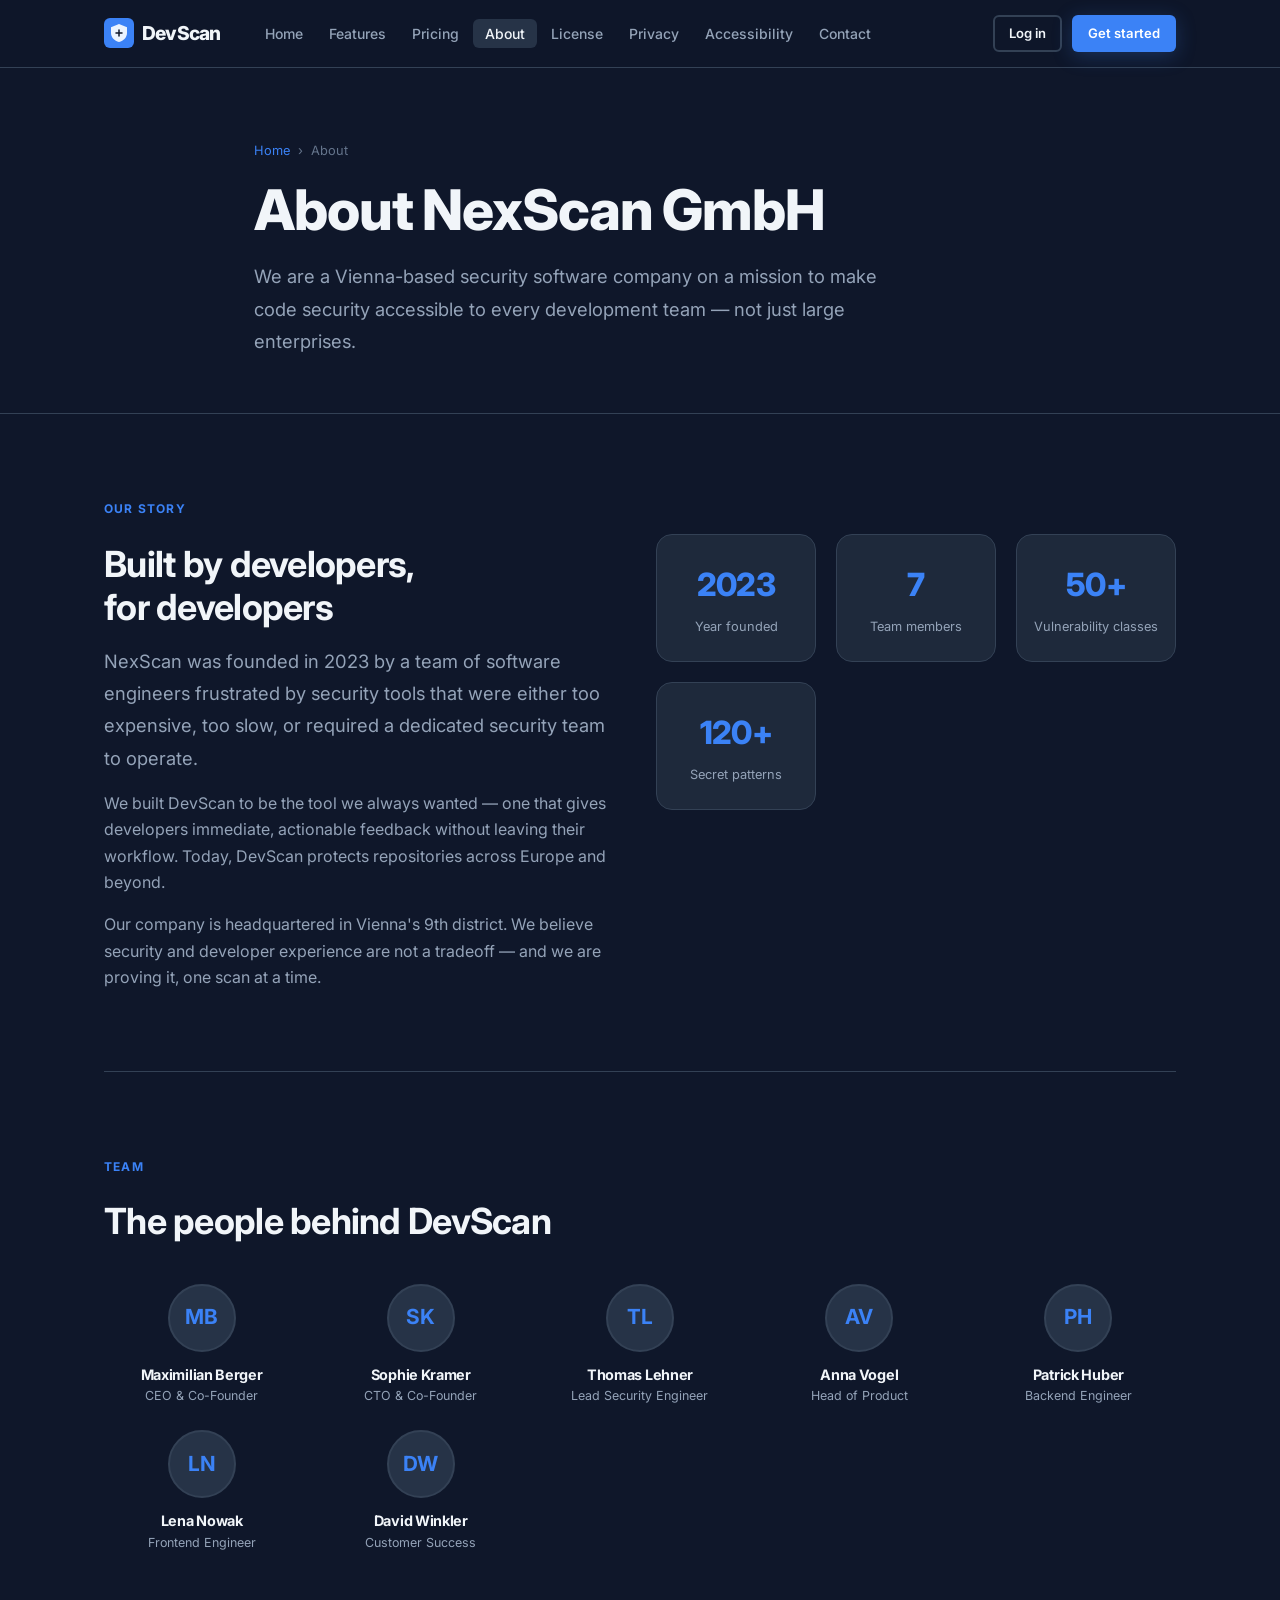
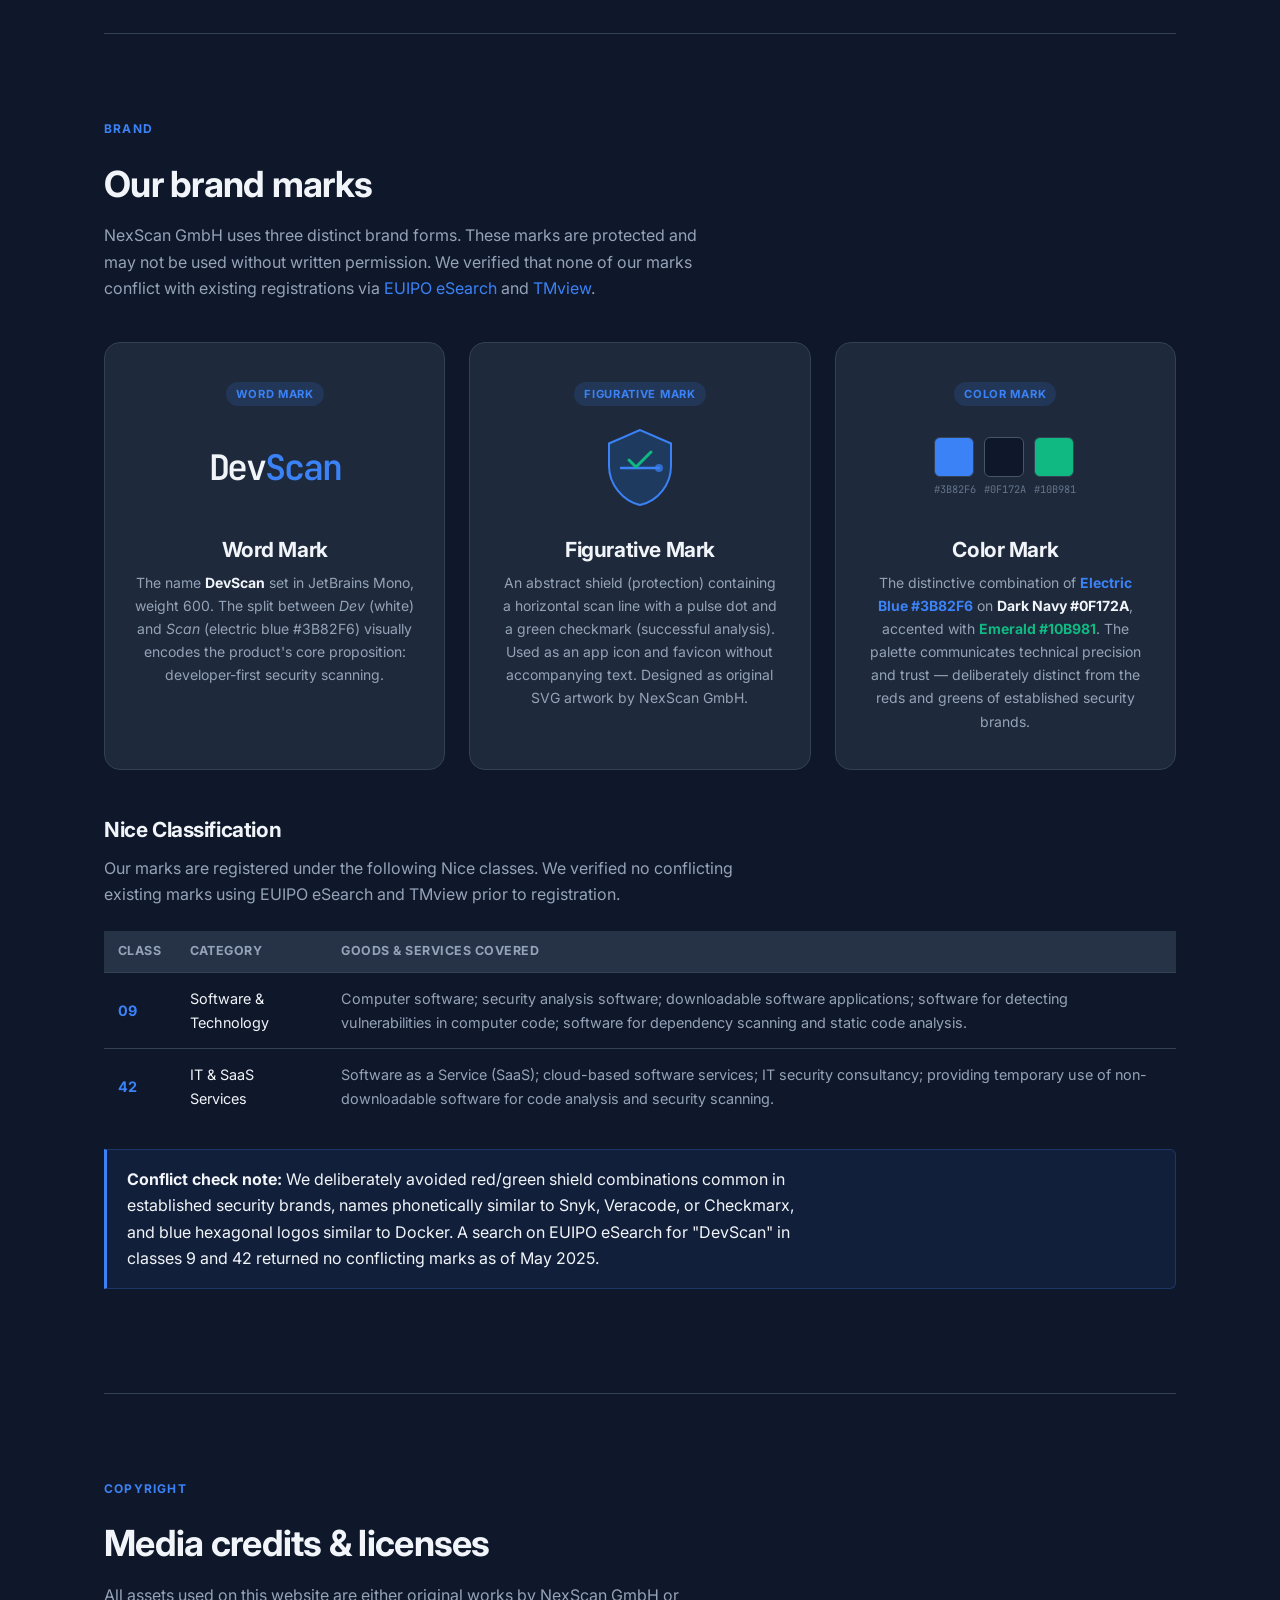
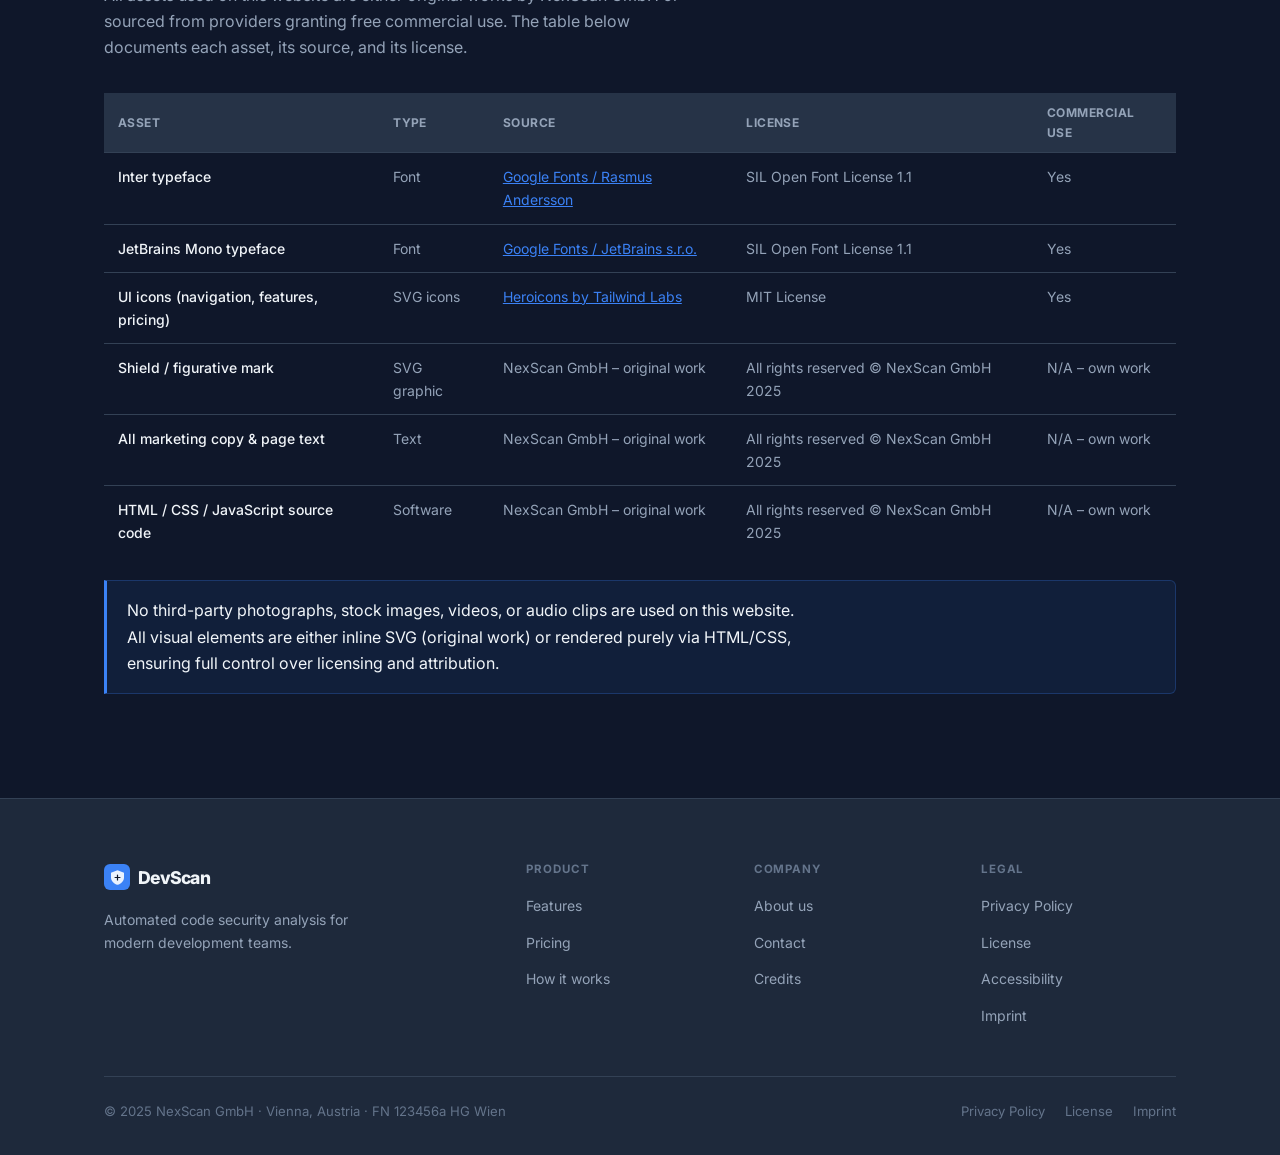
==== commit 043e77c1: "fix: add Privacy to desktop nav on all pages, fix broken cookie-settings anchor in privacy.html" ====
--- a/about.html
+++ b/about.html
@@ -25,6 +25,7 @@
         <li><a href="index.html#pricing"  class="nav__link">Pricing</a></li>
         <li><a href="about.html"          class="nav__link" aria-current="page">About</a></li>
         <li><a href="license.html"        class="nav__link">License</a></li>
+        <li><a href="privacy.html"         class="nav__link">Privacy</a></li>
         <li><a href="accessibility.html"  class="nav__link">Accessibility</a></li>
         <li><a href="impressum.html"      class="nav__link">Contact</a></li>
       </ul>
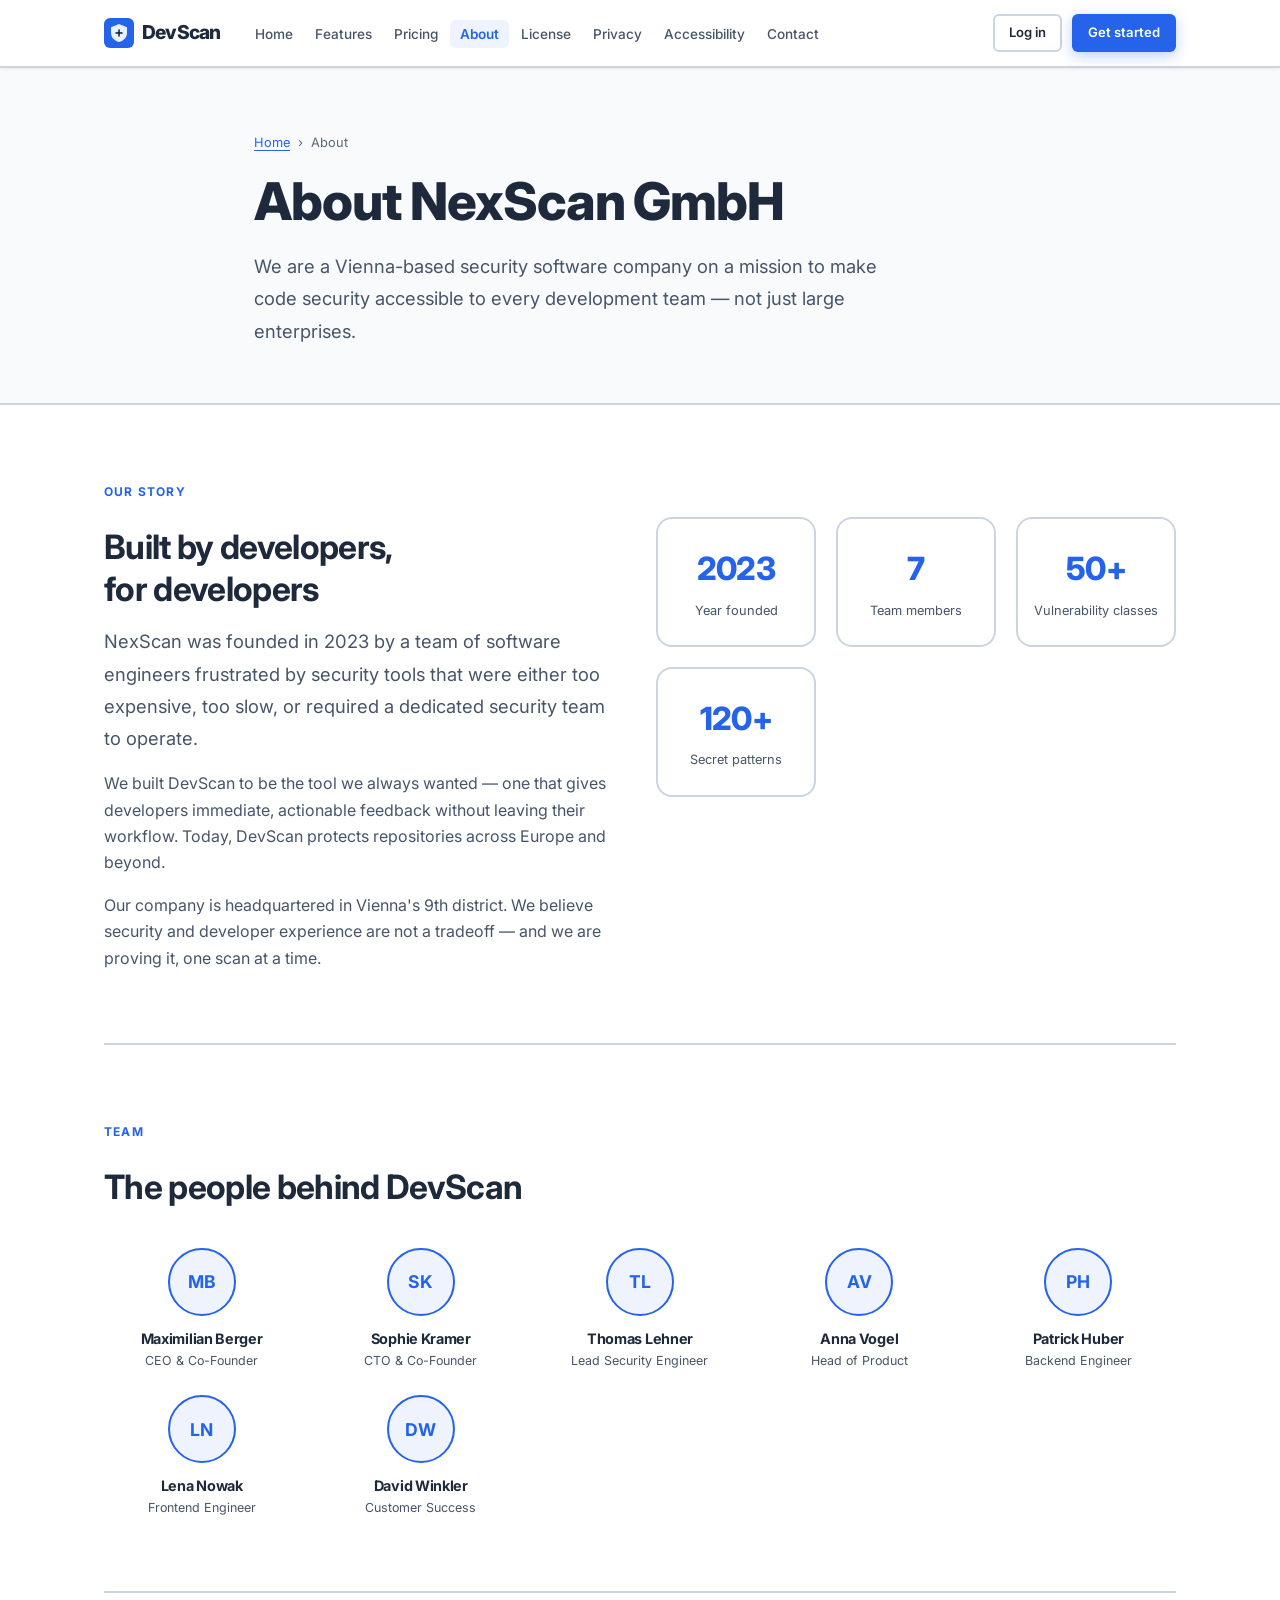
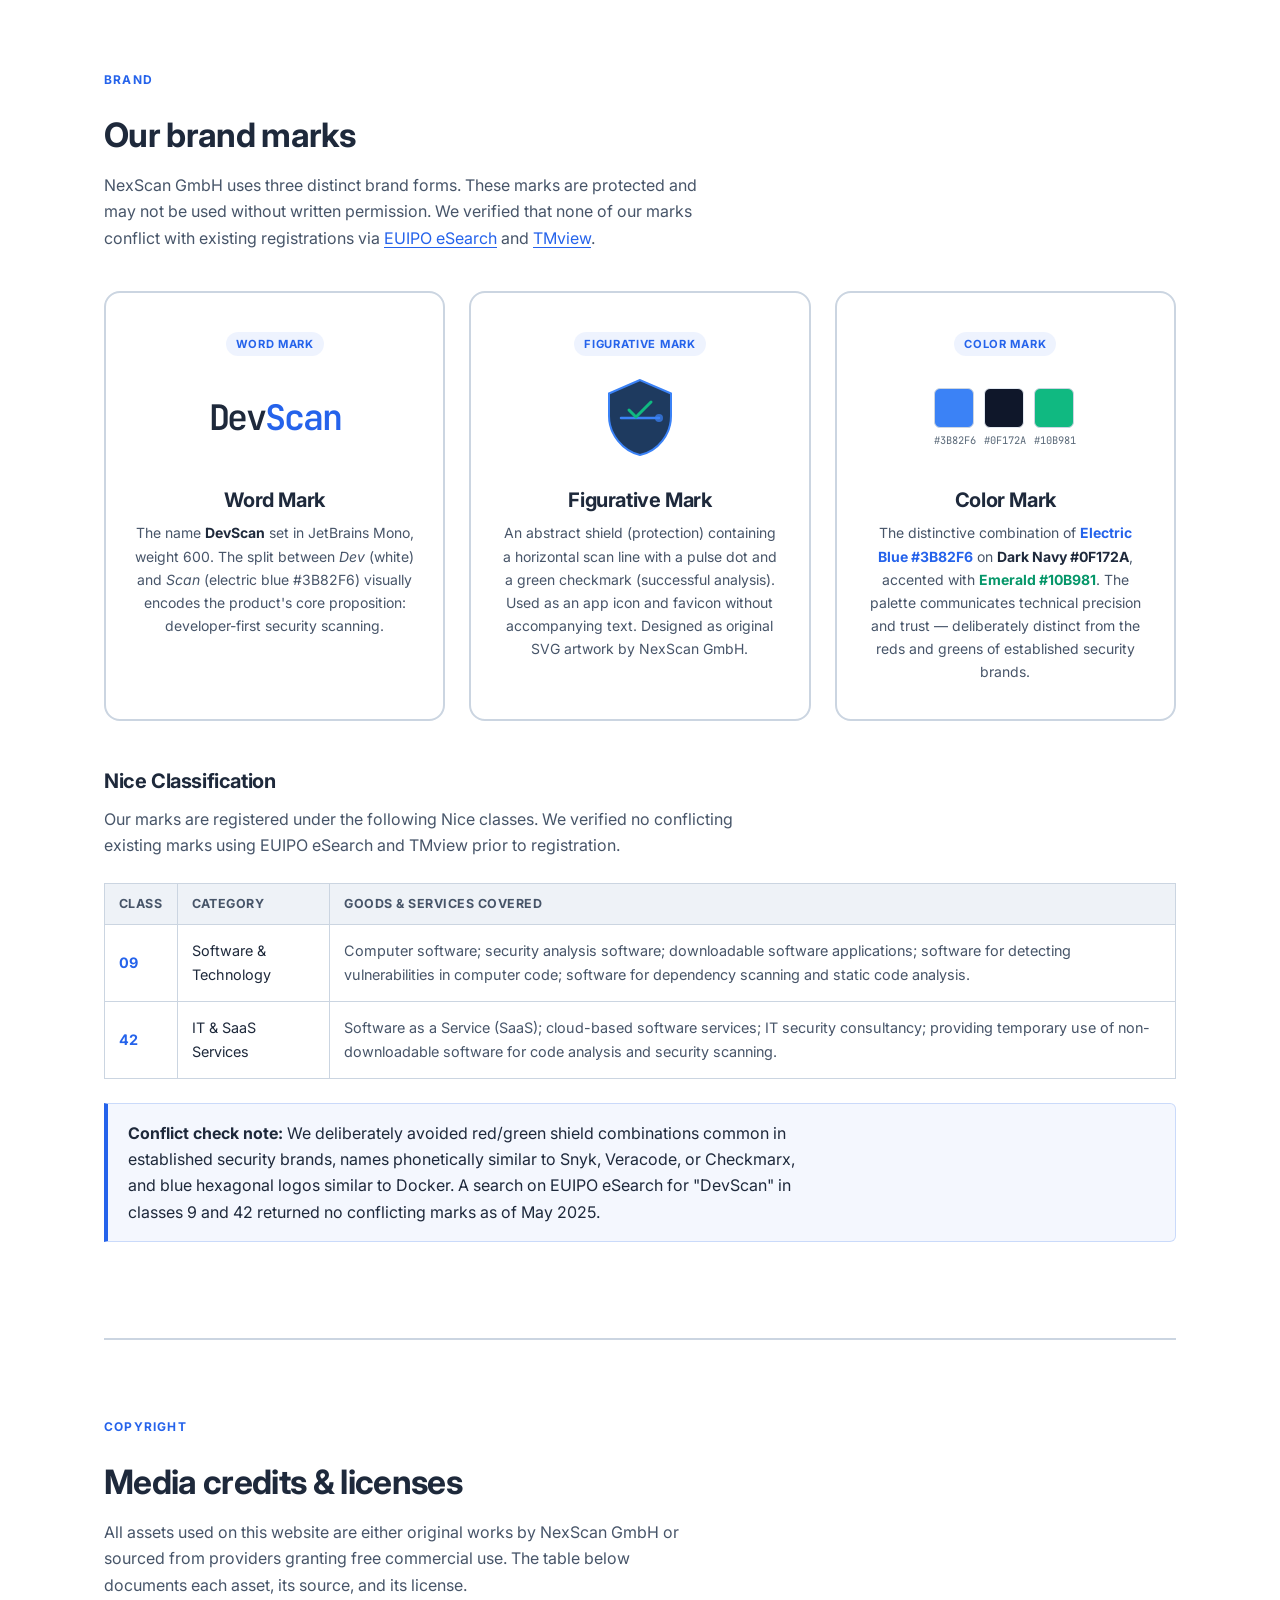
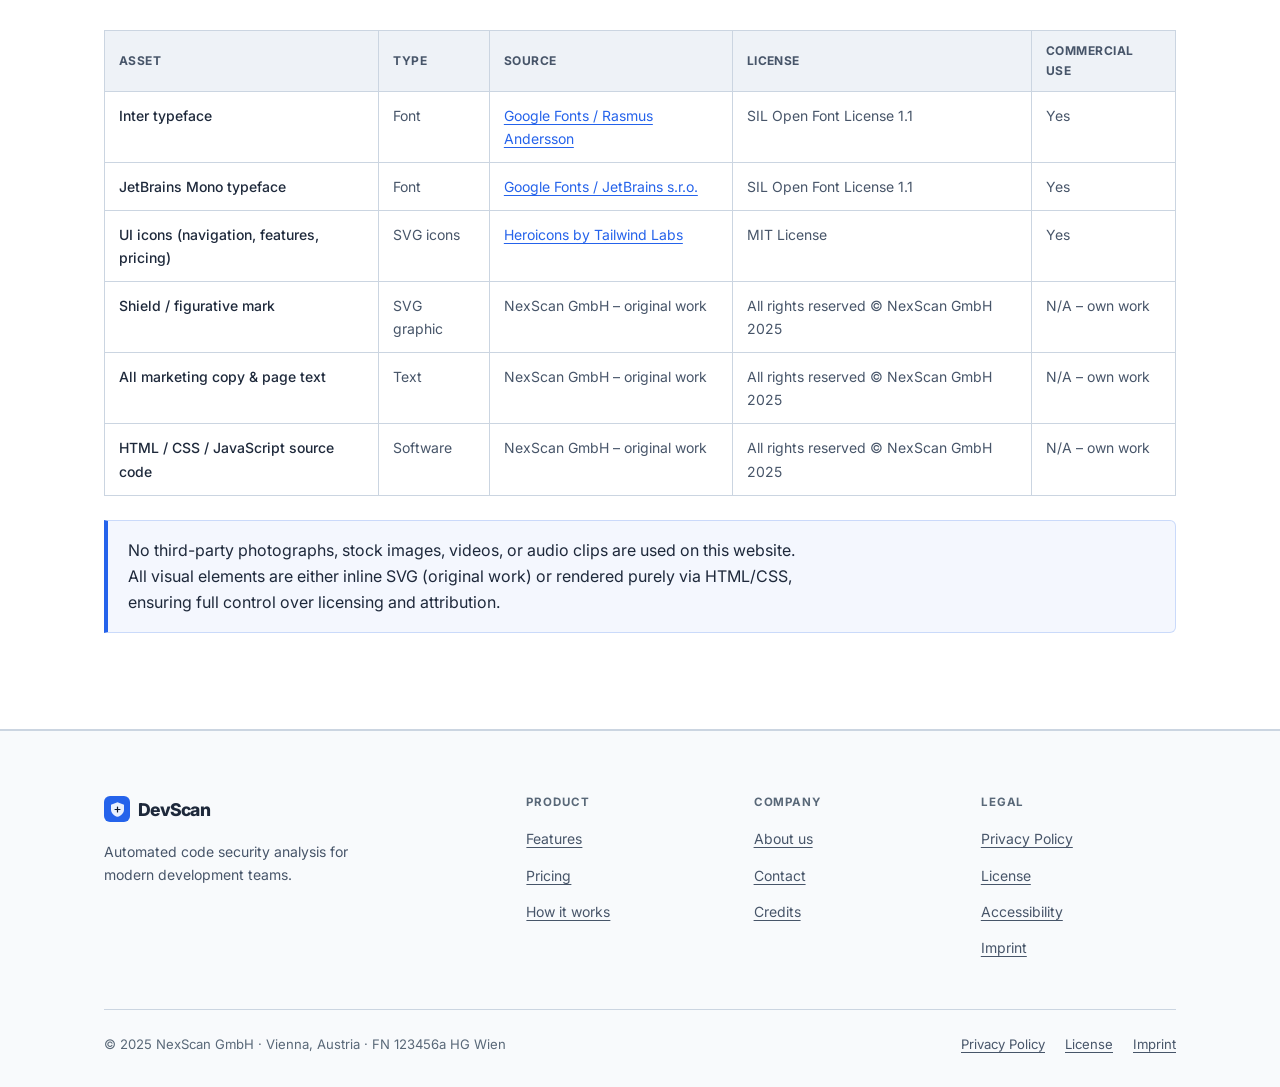
==== commit f0dfe886: "fixed: accessibility issues: light theme, heading hierarchy, link underlines" ====
--- a/about.html
+++ b/about.html
@@ -27,7 +27,7 @@
         <li><a href="license.html"        class="nav__link">License</a></li>
         <li><a href="privacy.html"         class="nav__link">Privacy</a></li>
         <li><a href="accessibility.html"  class="nav__link">Accessibility</a></li>
-        <li><a href="impressum.html"      class="nav__link">Contact</a></li>
+        <li><a href="contact.html"         class="nav__link">Contact</a></li>
       </ul>
       <div class="nav__actions">
         <a href="#" class="btn btn--ghost btn--sm">Log in</a>
@@ -47,7 +47,8 @@
     <a href="license.html"        class="nav__link">License</a>
     <a href="privacy.html"        class="nav__link">Privacy</a>
     <a href="accessibility.html"  class="nav__link">Accessibility</a>
-    <a href="impressum.html"      class="nav__link">Contact / Imprint</a>
+    <a href="contact.html"         class="nav__link">Contact</a>
+    <a href="impressum.html"       class="nav__link">Imprint</a>
     <div style="display:flex;gap:8px;padding:12px 0 4px;border-top:1px solid var(--c-border);margin-top:8px;">
       <a href="#" class="btn btn--ghost btn--sm" style="flex:1;justify-content:center;">Log in</a>
       <a href="index.html#pricing" class="btn btn--primary btn--sm" style="flex:1;justify-content:center;">Get started</a>
@@ -97,37 +98,37 @@
         <div class="team-grid">
           <div class="team-member">
             <div class="team-avatar" aria-hidden="true">MB</div>
-            <h4>Maximilian Berger</h4>
+            <h3>Maximilian Berger</h3>
             <p>CEO &amp; Co-Founder</p>
           </div>
           <div class="team-member">
             <div class="team-avatar" aria-hidden="true">SK</div>
-            <h4>Sophie Kramer</h4>
+            <h3>Sophie Kramer</h3>
             <p>CTO &amp; Co-Founder</p>
           </div>
           <div class="team-member">
             <div class="team-avatar" aria-hidden="true">TL</div>
-            <h4>Thomas Lehner</h4>
+            <h3>Thomas Lehner</h3>
             <p>Lead Security Engineer</p>
           </div>
           <div class="team-member">
             <div class="team-avatar" aria-hidden="true">AV</div>
-            <h4>Anna Vogel</h4>
+            <h3>Anna Vogel</h3>
             <p>Head of Product</p>
           </div>
           <div class="team-member">
             <div class="team-avatar" aria-hidden="true">PH</div>
-            <h4>Patrick Huber</h4>
+            <h3>Patrick Huber</h3>
             <p>Backend Engineer</p>
           </div>
           <div class="team-member">
             <div class="team-avatar" aria-hidden="true">LN</div>
-            <h4>Lena Nowak</h4>
+            <h3>Lena Nowak</h3>
             <p>Frontend Engineer</p>
           </div>
           <div class="team-member">
             <div class="team-avatar" aria-hidden="true">DW</div>
-            <h4>David Winkler</h4>
+            <h3>David Winkler</h3>
             <p>Customer Success</p>
           </div>
         </div>
@@ -310,7 +311,7 @@
           <p>Automated code security analysis for modern development teams.</p>
         </div>
         <div class="footer__col">
-          <h4>Product</h4>
+          <h3>Product</h3>
           <ul>
             <li><a href="index.html#features">Features</a></li>
             <li><a href="index.html#pricing">Pricing</a></li>
@@ -318,15 +319,15 @@
           </ul>
         </div>
         <div class="footer__col">
-          <h4>Company</h4>
+          <h3>Company</h3>
           <ul>
             <li><a href="about.html">About us</a></li>
-            <li><a href="impressum.html">Contact</a></li>
+            <li><a href="contact.html">Contact</a></li>
             <li><a href="about.html#credits">Credits</a></li>
           </ul>
         </div>
         <div class="footer__col">
-          <h4>Legal</h4>
+          <h3>Legal</h3>
           <ul>
             <li><a href="privacy.html">Privacy Policy</a></li>
             <li><a href="license.html">License</a></li>
--- a/css/style.css
+++ b/css/style.css
@@ -1,28 +1,36 @@
 /* ============================================================
-   DevScan – Global Design System
+   DevScan – Design System (Light Theme)
    ============================================================ */
 
 @import url('https://fonts.googleapis.com/css2?family=Inter:ital,wght@0,300;0,400;0,500;0,600;0,700;0,800;1,400&family=JetBrains+Mono:wght@400;500;600&display=swap');
 
 /* ── Design Tokens ──────────────────────────────────────────── */
 :root {
-  --c-bg:            #0F172A;
-  --c-surface:       #1E293B;
-  --c-surface-2:     #263347;
-  --c-border:        #334155;
-  --c-border-light:  #475569;
-
-  --c-primary:       #3B82F6;
-  --c-primary-dark:  #2563EB;
-  --c-primary-glow:  rgba(59,130,246,.15);
-
-  --c-accent:        #10B981;
-  --c-warn:          #F59E0B;
-  --c-danger:        #EF4444;
-
-  --c-text:          #F1F5F9;
-  --c-text-muted:    #94A3B8;
-  --c-text-faint:    #64748B;
+  --c-bg:            #FFFFFF;
+  --c-surface:       #F8FAFC;
+  --c-surface-2:     #EEF2F7;
+  --c-border:        #CBD5E1;
+  --c-border-light:  #E2E8F0;
+
+  --c-primary:       #2563EB;
+  --c-primary-dark:  #1D4ED8;
+  --c-primary-glow:  rgba(37,99,235,.08);
+
+  --c-accent:        #059669;
+  --c-warn:          #D97706;
+  --c-danger:        #DC2626;
+
+  /* All text colors verified ≥ 4.5:1 on --c-bg white */
+  --c-text:          #1E293B;   /* 16.7:1 */
+  --c-text-muted:    #475569;   /* 6.7:1  */
+  --c-text-faint:    #596878;   /* 5.1:1  */
+
+  /* Code window stays dark */
+  --c-code-bg:       #0F172A;
+  --c-code-surface:  #1E293B;
+  --c-code-border:   #334155;
+  --c-code-text:     #F1F5F9;
+  --c-code-muted:    #94A3B8;
 
   --font-sans: 'Inter', system-ui, -apple-system, sans-serif;
   --font-mono: 'JetBrains Mono', 'Fira Code', monospace;
@@ -37,10 +45,10 @@
   --r-xl:  24px;
   --r-full: 9999px;
 
-  --shadow-sm: 0 1px 3px rgba(0,0,0,.4);
-  --shadow-md: 0 4px 20px rgba(0,0,0,.5);
-  --shadow-lg: 0 16px 48px rgba(0,0,0,.6);
-  --shadow-primary: 0 4px 20px rgba(59,130,246,.25);
+  --shadow-sm: 0 1px 3px rgba(0,0,0,.08);
+  --shadow-md: 0 4px 16px rgba(0,0,0,.1);
+  --shadow-lg: 0 12px 40px rgba(0,0,0,.12);
+  --shadow-primary: 0 4px 14px rgba(37,99,235,.3);
 }
 
 /* ── Reset ──────────────────────────────────────────────────── */
@@ -73,14 +81,15 @@
   font-weight: 600;
   z-index: 9999;
   transition: top .15s;
+  text-decoration: underline;
 }
 .skip-link:focus { top: 8px; outline: 3px solid #fff; outline-offset: 2px; }
 
 /* ── Typography ─────────────────────────────────────────────── */
-h1, h2, h3, h4, h5, h6 { line-height: 1.2; font-weight: 700; letter-spacing: -.02em; }
-h1 { font-size: clamp(2rem, 5vw, 3.5rem); font-weight: 800; }
-h2 { font-size: clamp(1.5rem, 3.5vw, 2.25rem); }
-h3 { font-size: clamp(1.05rem, 2.5vw, 1.3rem); }
+h1, h2, h3, h4, h5, h6 { line-height: 1.25; font-weight: 700; letter-spacing: -.02em; }
+h1 { font-size: clamp(2rem, 5vw, 3.25rem); font-weight: 800; }
+h2 { font-size: clamp(1.5rem, 3.5vw, 2.1rem); }
+h3 { font-size: clamp(1.05rem, 2.5vw, 1.25rem); }
 h4 { font-size: 1rem; }
 
 p { max-width: 68ch; }
@@ -88,7 +97,7 @@
 
 code, kbd, pre { font-family: var(--font-mono); }
 code {
-  background: var(--c-surface);
+  background: var(--c-surface-2);
   border: 1px solid var(--c-border);
   border-radius: var(--r-sm);
   padding: 2px 6px;
@@ -96,6 +105,20 @@
   color: var(--c-primary);
 }
 
+/* Content links – underlined so they don't rely on color alone */
+.legal-content a,
+.about-section a,
+.contact-info a,
+p a:not(.btn),
+li a:not(.nav__link):not(.btn):not(.footer__col a) {
+  color: var(--c-primary);
+  text-decoration: underline;
+  text-underline-offset: 3px;
+}
+.legal-content a:hover,
+.about-section a:hover,
+p a:not(.btn):hover { text-decoration: none; }
+
 /* ── Layout ─────────────────────────────────────────────────── */
 .container {
   max-width: var(--container);
@@ -117,10 +140,9 @@
   position: fixed;
   inset: 0 0 auto 0;
   height: var(--nav-h);
-  background: rgba(15,23,42,.88);
-  backdrop-filter: blur(16px);
-  -webkit-backdrop-filter: blur(16px);
-  border-bottom: 1px solid var(--c-border);
+  background: #fff;
+  border-bottom: 2px solid var(--c-border);
+  box-shadow: var(--shadow-sm);
   z-index: 900;
 }
 .nav__inner {
@@ -130,7 +152,7 @@
   height: 100%;
   display: flex;
   align-items: center;
-  gap: 32px;
+  gap: 24px;
 }
 .nav__logo {
   font-size: 1.2rem;
@@ -156,45 +178,39 @@
   flex: 1;
 }
 .nav__link {
-  padding: 6px 12px;
+  padding: 6px 10px;
   border-radius: var(--r-sm);
-  font-size: .875rem;
+  font-size: .85rem;
   font-weight: 500;
   color: var(--c-text-muted);
   transition: color .15s, background .15s;
   white-space: nowrap;
-}
-.nav__link:hover,
-.nav__link[aria-current="page"] {
-  color: var(--c-text);
-  background: var(--c-surface-2);
-}
-.nav__link:focus-visible {
-  outline: 2px solid var(--c-primary);
-  outline-offset: 2px;
-}
-.nav__actions {
-  display: flex; align-items: center; gap: 10px; margin-left: auto;
-}
+  text-decoration: none;
+}
+.nav__link:hover { color: var(--c-text); background: var(--c-surface-2); }
+.nav__link[aria-current="page"] { color: var(--c-primary); background: var(--c-primary-glow); font-weight: 600; }
+.nav__link:focus-visible { outline: 2px solid var(--c-primary); outline-offset: 2px; border-radius: var(--r-sm); }
+.nav__actions { display: flex; align-items: center; gap: 10px; margin-left: auto; }
 .nav__toggle {
   display: none;
-  background: none; border: none;
+  background: none; border: 1px solid var(--c-border);
   color: var(--c-text); cursor: pointer;
-  padding: 8px; border-radius: var(--r-sm);
+  padding: 7px; border-radius: var(--r-sm);
 }
 .nav__toggle:focus-visible { outline: 2px solid var(--c-primary); outline-offset: 2px; }
 .nav__mobile {
   display: none;
   position: fixed;
   top: var(--nav-h); left: 0; right: 0;
-  background: var(--c-surface);
-  border-bottom: 1px solid var(--c-border);
-  padding: 16px;
+  background: #fff;
+  border-bottom: 2px solid var(--c-border);
+  box-shadow: var(--shadow-md);
+  padding: 12px;
   z-index: 899;
   flex-direction: column; gap: 2px;
 }
 .nav__mobile.is-open { display: flex; }
-.nav__mobile .nav__link { padding: 12px 16px; }
+.nav__mobile .nav__link { padding: 10px 14px; }
 
 /* ── Buttons ────────────────────────────────────────────────── */
 .btn {
@@ -204,46 +220,36 @@
   font-weight: 600; font-size: .9rem;
   cursor: pointer; border: 2px solid transparent;
   transition: background .15s, box-shadow .15s, transform .1s, border-color .15s;
-  white-space: nowrap;
+  white-space: nowrap; text-decoration: none;
 }
 .btn:active { transform: translateY(1px); }
 .btn:focus-visible { outline: 2px solid var(--c-primary); outline-offset: 3px; }
 
 .btn--primary { background: var(--c-primary); color: #fff; box-shadow: var(--shadow-primary); }
-.btn--primary:hover { background: var(--c-primary-dark); box-shadow: 0 6px 24px rgba(59,130,246,.4); }
+.btn--primary:hover { background: var(--c-primary-dark); }
 
 .btn--ghost { background: transparent; color: var(--c-text); border-color: var(--c-border); }
 .btn--ghost:hover { background: var(--c-surface); border-color: var(--c-border-light); }
 
-.btn--accent { background: var(--c-accent); color: #fff; }
-.btn--accent:hover { background: #059669; }
-
 .btn--sm { padding: 6px 14px; font-size: .82rem; border-radius: var(--r-sm); }
 .btn--lg { padding: 14px 32px; font-size: 1rem; border-radius: var(--r-lg); }
 
 /* ── Hero ───────────────────────────────────────────────────── */
 .hero {
-  padding-top: calc(var(--nav-h) + clamp(56px, 10vw, 96px));
-  padding-bottom: clamp(56px, 10vw, 96px);
-  position: relative; overflow: hidden;
-}
-.hero::before {
-  content: '';
-  position: absolute; top: -200px; left: 50%;
-  transform: translateX(-50%);
-  width: 900px; height: 900px;
-  background: radial-gradient(circle, rgba(59,130,246,.1) 0%, transparent 65%);
-  pointer-events: none; z-index: 0;
+  padding-top: calc(var(--nav-h) + clamp(56px, 10vw, 80px));
+  padding-bottom: clamp(56px, 10vw, 80px);
+  background: var(--c-surface);
+  border-bottom: 1px solid var(--c-border);
 }
 .hero__inner {
   max-width: var(--container); margin-inline: auto; padding-inline: var(--pad);
   display: grid; grid-template-columns: 1fr 1fr;
-  gap: 64px; align-items: center; position: relative; z-index: 1;
+  gap: 56px; align-items: center;
 }
 .hero__badge {
   display: inline-flex; align-items: center; gap: 6px;
   background: var(--c-primary-glow);
-  border: 1px solid rgba(59,130,246,.3);
+  border: 1px solid rgba(37,99,235,.2);
   border-radius: var(--r-full);
   padding: 4px 14px;
   font-size: .75rem; font-weight: 700;
@@ -256,12 +262,11 @@
 .hero__lead { margin-bottom: 32px; }
 .hero__actions { display: flex; gap: 14px; flex-wrap: wrap; align-items: center; }
 .hero__note { margin-top: 16px; font-size: .78rem; color: var(--c-text-faint); }
-.hero__note svg { display: inline; vertical-align: middle; }
-
-/* Code window */
+
+/* Code window – stays dark */
 .code-window {
-  background: var(--c-surface);
-  border: 1px solid var(--c-border);
+  background: var(--c-code-bg);
+  border: 1px solid var(--c-code-border);
   border-radius: var(--r-lg);
   overflow: hidden;
   box-shadow: var(--shadow-lg);
@@ -269,54 +274,52 @@
 .code-window__bar {
   display: flex; align-items: center; gap: 6px;
   padding: 10px 14px;
-  background: var(--c-surface-2);
-  border-bottom: 1px solid var(--c-border);
+  background: var(--c-code-surface);
+  border-bottom: 1px solid var(--c-code-border);
 }
 .dot { width: 11px; height: 11px; border-radius: 50%; }
 .dot--r { background: #FF5F57; }
 .dot--y { background: #FFBD2E; }
 .dot--g { background: #28C840; }
-.code-window__fname {
-  margin-left: 6px; font-size: .78rem;
-  font-family: var(--font-mono);
-  color: var(--c-text-muted);
-}
-.code-window__body {
-  padding: 16px; font-family: var(--font-mono);
-  font-size: .78rem; line-height: 1.9; overflow-x: auto;
-}
+.code-window__fname { margin-left: 6px; font-size: .78rem; font-family: var(--font-mono); color: var(--c-code-muted); }
+.code-window__body { padding: 16px; font-family: var(--font-mono); font-size: .78rem; line-height: 1.9; overflow-x: auto; color: var(--c-code-text); }
 .cl { display: flex; gap: 14px; }
-.cl-n { color: var(--c-text-faint); user-select: none; min-width: 18px; text-align: right; }
+.cl-n { color: #475569; user-select: none; min-width: 18px; text-align: right; }
 .cl-t { flex: 1; }
-.cl--danger { background: rgba(239,68,68,.07); border-left: 2px solid var(--c-danger); margin-left: -16px; padding-left: 14px; }
-.cl--warn   { background: rgba(245,158,11,.07); border-left: 2px solid var(--c-warn);   margin-left: -16px; padding-left: 14px; }
+.cl--danger { background: rgba(239,68,68,.07); border-left: 2px solid #EF4444; margin-left: -16px; padding-left: 14px; }
+.cl--warn   { background: rgba(245,158,11,.07); border-left: 2px solid #F59E0B; margin-left: -16px; padding-left: 14px; }
 .tk-kw  { color: #C792EA; }
 .tk-str { color: #C3E88D; }
 .tk-fn  { color: #82AAFF; }
 .tk-var { color: #F78C6C; }
-.tk-cm  { color: var(--c-text-faint); font-style: italic; }
-.badge {
-  display: inline-block; padding: 1px 5px; border-radius: 3px;
-  font-size: .6rem; font-weight: 700; margin-left: 8px; vertical-align: middle;
-}
-.badge--crit { background: rgba(239,68,68,.2); color: #FC8181; }
-.badge--high { background: rgba(245,158,11,.2); color: #FBD38D; }
+.tk-cm  { color: #475569; font-style: italic; }
+.badge { display: inline-block; padding: 1px 5px; border-radius: 3px; font-size: .6rem; font-weight: 700; margin-left: 8px; vertical-align: middle; }
+.badge--crit { background: rgba(239,68,68,.25); color: #FCA5A5; }
+.badge--high { background: rgba(245,158,11,.25); color: #FDE68A; }
 
 .scan-bar {
   display: flex; align-items: center; justify-content: space-between;
   padding: 10px 16px;
-  background: var(--c-surface-2);
-  border-top: 1px solid var(--c-border);
+  background: var(--c-code-surface);
+  border-top: 1px solid var(--c-code-border);
   font-size: .78rem;
 }
 .issue-counts { display: flex; gap: 16px; }
 .ic { display: flex; align-items: center; gap: 5px; font-weight: 600; }
-.ic--c { color: var(--c-danger); }
-.ic--h { color: var(--c-warn); }
-.ic--l { color: var(--c-accent); }
+.ic--c { color: #F87171; }
+.ic--h { color: #FBD38D; }
+.ic--l { color: #6EE7B7; }
+
+/* Trusted-by strip */
+.trusted-strip {
+  padding-block: 24px;
+  border-top: 1px solid var(--c-border);
+  border-bottom: 1px solid var(--c-border);
+  background: var(--c-bg);
+}
 
 /* ── Section headers ────────────────────────────────────────── */
-.section-header { text-align: center; margin-bottom: 64px; }
+.section-header { text-align: center; margin-bottom: 56px; }
 .eyebrow {
   display: inline-block; font-size: .75rem; font-weight: 700;
   letter-spacing: .1em; text-transform: uppercase;
@@ -327,19 +330,16 @@
 
 /* ── Feature cards ──────────────────────────────────────────── */
 .feature-card {
-  background: var(--c-surface);
-  border: 1px solid var(--c-border);
+  background: var(--c-bg);
+  border: 2px solid var(--c-border);
   border-radius: var(--r-lg); padding: 28px;
-  transition: border-color .2s, transform .2s, box-shadow .2s;
-}
-.feature-card:hover {
-  border-color: var(--c-primary); transform: translateY(-3px);
-  box-shadow: 0 8px 32px rgba(59,130,246,.12);
-}
+  transition: border-color .2s, box-shadow .2s, transform .2s;
+}
+.feature-card:hover { border-color: var(--c-primary); box-shadow: var(--shadow-md); transform: translateY(-2px); }
 .feature-icon {
   width: 46px; height: 46px;
   background: var(--c-primary-glow);
-  border: 1px solid rgba(59,130,246,.3);
+  border: 1px solid rgba(37,99,235,.2);
   border-radius: var(--r-md);
   display: flex; align-items: center; justify-content: center;
   margin-bottom: 20px; color: var(--c-primary);
@@ -352,7 +352,8 @@
 .step { display: flex; flex-direction: column; gap: 16px; }
 .step-num {
   width: 44px; height: 44px;
-  background: var(--c-primary); border-radius: var(--r-md);
+  background: var(--c-primary); color: #fff;
+  border-radius: var(--r-md);
   display: flex; align-items: center; justify-content: center;
   font-weight: 800; font-size: 1.05rem; flex-shrink: 0;
 }
@@ -360,22 +361,17 @@
 .step p  { color: var(--c-text-muted); font-size: .9rem; margin: 0; }
 
 /* ── Pricing ────────────────────────────────────────────────── */
-.pricing-grid {
-  display: grid;
-  grid-template-columns: repeat(auto-fit, minmax(280px, 1fr));
-  gap: 24px; align-items: start;
-}
+.pricing-grid { display: grid; grid-template-columns: repeat(auto-fit, minmax(280px, 1fr)); gap: 24px; align-items: start; }
 .pricing-card {
-  background: var(--c-surface);
-  border: 1px solid var(--c-border);
+  background: var(--c-bg);
+  border: 2px solid var(--c-border);
   border-radius: var(--r-lg); padding: 36px 32px;
-  position: relative; transition: transform .2s;
-}
-.pricing-card:hover { transform: translateY(-3px); }
+  position: relative; transition: box-shadow .2s, transform .2s;
+}
+.pricing-card:hover { box-shadow: var(--shadow-md); transform: translateY(-2px); }
 .pricing-card--featured {
   border-color: var(--c-primary);
-  background: linear-gradient(160deg, rgba(37,99,235,.1) 0%, var(--c-surface) 60%);
-  box-shadow: 0 0 0 1px var(--c-primary), var(--shadow-lg);
+  box-shadow: 0 0 0 1px var(--c-primary), var(--shadow-md);
 }
 .pricing-pill {
   position: absolute; top: -13px; left: 50%; transform: translateX(-50%);
@@ -383,10 +379,7 @@
   padding: 3px 16px; border-radius: var(--r-full);
   font-size: .72rem; font-weight: 700; white-space: nowrap; letter-spacing: .04em;
 }
-.pricing-name {
-  font-size: .75rem; font-weight: 700; letter-spacing: .08em;
-  text-transform: uppercase; color: var(--c-text-muted); margin-bottom: 16px;
-}
+.pricing-name { font-size: .75rem; font-weight: 700; letter-spacing: .08em; text-transform: uppercase; color: var(--c-text-muted); margin-bottom: 16px; }
 .pricing-price { display: flex; align-items: baseline; gap: 3px; margin-bottom: 8px; }
 .pricing-price .cur { font-size: 1.4rem; font-weight: 600; color: var(--c-text-muted); margin-top: 4px; }
 .pricing-price .amt { font-size: 3rem; font-weight: 800; letter-spacing: -.04em; line-height: 1; }
@@ -397,69 +390,64 @@
 .pricing-feat  { display: flex; align-items: flex-start; gap: 10px; font-size: .875rem; }
 .pricing-feat svg { color: var(--c-accent); flex-shrink: 0; margin-top: 2px; }
 .pricing-feat--off { color: var(--c-text-faint); }
-.pricing-feat--off svg { color: var(--c-text-faint); }
+.pricing-feat--off svg { color: var(--c-border); }
 .pricing-card .btn { width: 100%; justify-content: center; }
 
 /* ── CTA Banner ─────────────────────────────────────────────── */
 .cta-banner {
-  background: linear-gradient(135deg, #1D4ED8 0%, var(--c-primary) 100%);
-  border-radius: var(--r-xl); padding: 80px 48px; text-align: center;
-}
-.cta-banner h2 { margin-bottom: 16px; }
-.cta-banner p  { color: rgba(255,255,255,.8); margin-inline: auto; margin-bottom: 40px; }
-.cta-banner .btn--ghost { border-color: rgba(255,255,255,.4); color: #fff; }
-.cta-banner .btn--ghost:hover { background: rgba(255,255,255,.1); border-color: rgba(255,255,255,.7); }
+  background: var(--c-primary);
+  border-radius: var(--r-xl); padding: 72px 48px; text-align: center;
+  color: #fff;
+}
+.cta-banner h2 { margin-bottom: 16px; color: #fff; }
+.cta-banner p  { color: rgba(255,255,255,.85); margin-inline: auto; margin-bottom: 40px; }
 .cta-actions { display: flex; gap: 14px; justify-content: center; flex-wrap: wrap; }
+.cta-banner .btn--white { background: #fff; color: var(--c-primary); font-weight: 700; }
+.cta-banner .btn--white:hover { background: #EFF6FF; }
+.cta-banner .btn--ghost { border-color: rgba(255,255,255,.5); color: #fff; }
+.cta-banner .btn--ghost:hover { background: rgba(255,255,255,.1); border-color: #fff; }
 
 /* ── Footer ─────────────────────────────────────────────────── */
 .footer {
   background: var(--c-surface);
-  border-top: 1px solid var(--c-border);
+  border-top: 2px solid var(--c-border);
   padding-block: 64px 32px;
 }
-.footer__grid {
-  display: grid;
-  grid-template-columns: 2fr 1fr 1fr 1fr;
-  gap: 32px; margin-bottom: 48px;
-}
-.footer__brand p {
-  color: var(--c-text-muted); font-size: .875rem;
-  margin-top: 16px; max-width: 30ch;
-}
-.footer__col h4 {
+.footer__grid { display: grid; grid-template-columns: 2fr 1fr 1fr 1fr; gap: 32px; margin-bottom: 48px; }
+.footer__brand p { color: var(--c-text-muted); font-size: .875rem; margin-top: 16px; max-width: 30ch; }
+.footer__col h3 {
   font-size: .72rem; font-weight: 700;
   letter-spacing: .08em; text-transform: uppercase;
   color: var(--c-text-faint); margin-bottom: 16px;
 }
 .footer__col ul { display: flex; flex-direction: column; gap: 10px; }
-.footer__col a  { color: var(--c-text-muted); font-size: .875rem; transition: color .15s; }
-.footer__col a:hover { color: var(--c-text); }
+.footer__col a  { color: var(--c-text-muted); font-size: .875rem; transition: color .15s; text-decoration: underline; text-underline-offset: 3px; }
+.footer__col a:hover { color: var(--c-primary); }
 .footer__col a:focus-visible { outline: 2px solid var(--c-primary); outline-offset: 2px; border-radius: 3px; }
 .footer__bottom {
   display: flex; align-items: center; justify-content: space-between;
   padding-top: 24px; border-top: 1px solid var(--c-border);
   font-size: .82rem; color: var(--c-text-faint); flex-wrap: wrap; gap: 16px;
 }
-.footer__bottom a { color: var(--c-text-faint); transition: color .15s; }
-.footer__bottom a:hover { color: var(--c-text); }
+.footer__bottom a { color: var(--c-text-muted); text-decoration: underline; text-underline-offset: 3px; transition: color .15s; }
+.footer__bottom a:hover { color: var(--c-primary); }
 .footer__legal-links { display: flex; gap: 20px; }
 
-/* ── Page hero (for inner pages) ────────────────────────────── */
+/* ── Page hero (inner pages) ────────────────────────────────── */
 .page-hero {
-  padding-top: calc(var(--nav-h) + clamp(40px, 8vw, 72px));
+  padding-top: calc(var(--nav-h) + clamp(40px, 8vw, 64px));
   padding-bottom: clamp(36px, 6vw, 56px);
-  border-bottom: 1px solid var(--c-border);
+  background: var(--c-surface);
+  border-bottom: 2px solid var(--c-border);
 }
 .page-hero .container { max-width: 820px; }
 .page-breadcrumb {
   display: flex; align-items: center; gap: 8px;
   font-size: .8rem; color: var(--c-text-faint); margin-bottom: 16px;
 }
-.page-breadcrumb a { color: var(--c-primary); }
-.page-breadcrumb a:hover { text-decoration: underline; }
-.page-hero__meta {
-  font-size: .82rem; color: var(--c-text-faint); margin-top: 12px;
-}
+.page-breadcrumb a { color: var(--c-primary); text-decoration: underline; text-underline-offset: 3px; }
+.page-breadcrumb a:hover { text-decoration: none; }
+.page-hero__meta { font-size: .82rem; color: var(--c-text-faint); margin-top: 12px; }
 
 /* ── Legal content ──────────────────────────────────────────── */
 .legal-content {
@@ -468,7 +456,7 @@
 }
 .legal-content > h2 {
   font-size: 1.3rem; margin-top: 48px; margin-bottom: 16px;
-  padding-bottom: 12px; border-bottom: 1px solid var(--c-border);
+  padding-bottom: 12px; border-bottom: 2px solid var(--c-border);
 }
 .legal-content > h2:first-child { margin-top: 0; }
 .legal-content h3 { font-size: 1.05rem; margin-top: 28px; margin-bottom: 10px; }
@@ -477,46 +465,41 @@
 .legal-content ul { list-style: disc; }
 .legal-content ol { list-style: decimal; }
 .legal-content li { color: var(--c-text-muted); font-size: .95rem; margin-bottom: 8px; }
-.legal-content a  { color: var(--c-primary); text-decoration: underline; }
+.legal-content a  { color: var(--c-primary); text-decoration: underline; text-underline-offset: 3px; }
 .legal-content a:hover { text-decoration: none; }
 .legal-content strong { color: var(--c-text); }
 .legal-content table { width: 100%; border-collapse: collapse; margin-block: 24px; font-size: .9rem; }
-.legal-content table th { text-align: left; padding: 10px 14px; background: var(--c-surface-2); border-bottom: 1px solid var(--c-border); font-size: .8rem; text-transform: uppercase; letter-spacing: .04em; color: var(--c-text-muted); }
-.legal-content table td { padding: 12px 14px; border-bottom: 1px solid var(--c-border); color: var(--c-text-muted); vertical-align: top; }
-.legal-content table tr:last-child td { border-bottom: none; }
+.legal-content table th { text-align: left; padding: 10px 14px; background: var(--c-surface-2); border: 1px solid var(--c-border); font-size: .8rem; text-transform: uppercase; letter-spacing: .04em; color: var(--c-text-muted); }
+.legal-content table td { padding: 12px 14px; border: 1px solid var(--c-border); color: var(--c-text-muted); vertical-align: top; }
 .legal-content table td:first-child { font-weight: 600; color: var(--c-text); }
 
 .info-box {
-  background: rgba(59,130,246,.08);
-  border: 1px solid rgba(59,130,246,.25);
-  border-left: 3px solid var(--c-primary);
+  background: rgba(37,99,235,.05);
+  border: 1px solid rgba(37,99,235,.2);
+  border-left: 4px solid var(--c-primary);
   border-radius: 0 var(--r-sm) var(--r-sm) 0;
   padding: 16px 20px; margin-bottom: 24px;
 }
 .info-box p { margin: 0; }
 .warn-box {
-  background: rgba(245,158,11,.08);
-  border: 1px solid rgba(245,158,11,.25);
-  border-left: 3px solid var(--c-warn);
+  background: rgba(217,119,6,.05);
+  border: 1px solid rgba(217,119,6,.2);
+  border-left: 4px solid var(--c-warn);
   border-radius: 0 var(--r-sm) var(--r-sm) 0;
   padding: 16px 20px; margin-bottom: 24px;
 }
 .warn-box p { margin: 0; color: var(--c-text-muted); }
 
 /* ── About page ─────────────────────────────────────────────── */
-.about-section { padding-block: clamp(48px, 8vw, 80px); }
-.about-section + .about-section { border-top: 1px solid var(--c-border); }
+.about-section { padding-block: clamp(48px, 8vw, 72px); }
+.about-section + .about-section { border-top: 2px solid var(--c-border); }
 
 .brand-grid { display: grid; grid-template-columns: repeat(auto-fit, minmax(240px, 1fr)); gap: 24px; margin-block: 40px; }
 .brand-card {
-  background: var(--c-surface); border: 1px solid var(--c-border);
+  background: var(--c-bg); border: 2px solid var(--c-border);
   border-radius: var(--r-lg); padding: 36px 28px; text-align: center;
 }
-.brand-card__visual {
-  height: 100px; display: flex;
-  align-items: center; justify-content: center;
-  margin-bottom: 20px;
-}
+.brand-card__visual { height: 100px; display: flex; align-items: center; justify-content: center; margin-bottom: 20px; }
 .brand-card h3 { margin-bottom: 8px; }
 .brand-card__type {
   display: inline-block; font-size: .7rem; font-weight: 700;
@@ -534,39 +517,37 @@
 .swatch-label { font-size: .65rem; font-family: var(--font-mono); color: var(--c-text-faint); margin-top: 4px; text-align: center; }
 
 .nizza-table { width: 100%; border-collapse: collapse; margin-block: 24px; }
-.nizza-table th { text-align: left; padding: 10px 14px; background: var(--c-surface-2); border-bottom: 1px solid var(--c-border); font-size: .78rem; text-transform: uppercase; letter-spacing: .04em; color: var(--c-text-muted); }
-.nizza-table td { padding: 14px; border-bottom: 1px solid var(--c-border); font-size: .9rem; }
+.nizza-table th { text-align: left; padding: 10px 14px; background: var(--c-surface-2); border: 1px solid var(--c-border); font-size: .78rem; text-transform: uppercase; letter-spacing: .04em; color: var(--c-text-muted); }
+.nizza-table td { padding: 14px; border: 1px solid var(--c-border); font-size: .9rem; }
 .nizza-table td:first-child { font-weight: 700; color: var(--c-primary); white-space: nowrap; }
 .nizza-table td:nth-child(2) { color: var(--c-text); }
 .nizza-table td:last-child    { color: var(--c-text-muted); }
-.nizza-table tr:last-child td { border-bottom: none; }
 
 .team-grid { display: grid; grid-template-columns: repeat(auto-fill, minmax(160px, 1fr)); gap: 24px; margin-top: 40px; }
 .team-member { text-align: center; }
 .team-avatar {
   width: 68px; height: 68px; border-radius: 50%;
-  background: var(--c-surface-2); border: 2px solid var(--c-border);
+  background: var(--c-primary-glow);
+  border: 2px solid var(--c-primary);
   margin: 0 auto 14px;
   display: flex; align-items: center; justify-content: center;
-  font-size: 1.3rem; font-weight: 700; color: var(--c-primary);
-}
-.team-member h4  { font-size: .9rem; margin-bottom: 3px; }
+  font-size: 1.1rem; font-weight: 700; color: var(--c-primary);
+}
+.team-member h3  { font-size: .9rem; margin-bottom: 3px; }
 .team-member p   { font-size: .78rem; color: var(--c-text-muted); margin: 0; }
 
 .stat-row { display: grid; grid-template-columns: repeat(auto-fit, minmax(150px, 1fr)); gap: 20px; margin-block: 40px; }
-.stat { text-align: center; padding: 24px 16px; background: var(--c-surface); border: 1px solid var(--c-border); border-radius: var(--r-lg); }
+.stat { text-align: center; padding: 24px 16px; background: var(--c-bg); border: 2px solid var(--c-border); border-radius: var(--r-lg); }
 .stat__val { font-size: 2rem; font-weight: 800; color: var(--c-primary); letter-spacing: -.03em; margin-bottom: 4px; }
 .stat__lbl { font-size: .8rem; color: var(--c-text-muted); }
 
-/* Credits table */
 .credits-table { width: 100%; border-collapse: collapse; font-size: .875rem; }
-.credits-table th { text-align: left; padding: 10px 14px; background: var(--c-surface-2); border-bottom: 1px solid var(--c-border); font-size: .75rem; text-transform: uppercase; letter-spacing: .04em; color: var(--c-text-muted); }
-.credits-table td { padding: 12px 14px; border-bottom: 1px solid var(--c-border); color: var(--c-text-muted); vertical-align: top; }
+.credits-table th { text-align: left; padding: 10px 14px; background: var(--c-surface-2); border: 1px solid var(--c-border); font-size: .75rem; text-transform: uppercase; letter-spacing: .04em; color: var(--c-text-muted); }
+.credits-table td { padding: 12px 14px; border: 1px solid var(--c-border); color: var(--c-text-muted); vertical-align: top; }
 .credits-table td:first-child { color: var(--c-text); font-weight: 500; }
-.credits-table tr:last-child td { border-bottom: none; }
-.credits-table a { color: var(--c-primary); text-decoration: underline; }
-
-/* ── Contact / Impressum ────────────────────────────────────── */
+.credits-table a { color: var(--c-primary); text-decoration: underline; text-underline-offset: 3px; }
+
+/* ── Contact ────────────────────────────────────────────────── */
 .contact-grid { display: grid; grid-template-columns: 1fr 1.5fr; gap: 64px; align-items: start; }
 .contact-info h2 { margin-bottom: 16px; }
 .contact-info > p { color: var(--c-text-muted); margin-bottom: 40px; }
@@ -574,21 +555,21 @@
 .contact-detail__icon {
   width: 40px; height: 40px;
   background: var(--c-primary-glow);
-  border: 1px solid rgba(59,130,246,.3); border-radius: var(--r-md);
+  border: 1px solid rgba(37,99,235,.2); border-radius: var(--r-md);
   display: flex; align-items: center; justify-content: center;
   color: var(--c-primary); flex-shrink: 0;
 }
 .contact-detail h4 { font-size: .72rem; font-weight: 700; text-transform: uppercase; letter-spacing: .06em; color: var(--c-text-faint); margin-bottom: 4px; }
 .contact-detail p  { color: var(--c-text); font-size: .9rem; margin: 0; }
 
-.form-card { background: var(--c-surface); border: 1px solid var(--c-border); border-radius: var(--r-lg); padding: 36px; }
+.form-card { background: var(--c-surface); border: 2px solid var(--c-border); border-radius: var(--r-lg); padding: 36px; }
 .form-group { margin-bottom: 20px; }
-.form-group label { display: block; font-size: .875rem; font-weight: 600; margin-bottom: 8px; }
+.form-group label { display: block; font-size: .875rem; font-weight: 600; margin-bottom: 8px; color: var(--c-text); }
 .form-group input,
 .form-group select,
 .form-group textarea {
   width: 100%; background: var(--c-bg);
-  border: 1px solid var(--c-border); border-radius: var(--r-md);
+  border: 2px solid var(--c-border); border-radius: var(--r-md);
   padding: 10px 14px; color: var(--c-text); font-size: .925rem;
   transition: border-color .15s, box-shadow .15s; outline: none;
 }
@@ -596,11 +577,12 @@
 .form-group select:focus,
 .form-group textarea:focus {
   border-color: var(--c-primary);
-  box-shadow: 0 0 0 3px rgba(59,130,246,.15);
+  box-shadow: 0 0 0 3px rgba(37,99,235,.12);
 }
 .form-group textarea { resize: vertical; min-height: 120px; }
 .form-row { display: grid; grid-template-columns: 1fr 1fr; gap: 16px; }
 .form-note { font-size: .78rem; color: var(--c-text-faint); margin-top: 8px; }
+.form-note a { color: var(--c-primary); text-decoration: underline; text-underline-offset: 3px; }
 .form-success { display: none; text-align: center; padding: 40px 20px; }
 .form-success.is-visible { display: block; }
 .form-success__icon { color: var(--c-accent); margin: 0 auto 16px; }
@@ -610,8 +592,8 @@
 /* ── Accessibility page ─────────────────────────────────────── */
 .conformance-badge {
   display: inline-flex; align-items: center; gap: 16px;
-  background: rgba(16,185,129,.08);
-  border: 1px solid rgba(16,185,129,.3); border-radius: var(--r-lg);
+  background: rgba(5,150,105,.06);
+  border: 2px solid rgba(5,150,105,.25); border-radius: var(--r-lg);
   padding: 20px 28px; margin-bottom: 40px;
 }
 .conformance-badge svg { color: var(--c-accent); flex-shrink: 0; }
@@ -622,14 +604,14 @@
 .cookie-banner {
   position: fixed; bottom: 20px; left: 20px; right: 20px;
   max-width: 560px;
-  background: var(--c-surface); border: 1px solid var(--c-border);
+  background: var(--c-bg); border: 2px solid var(--c-border);
   border-radius: var(--r-lg); padding: 22px 24px;
   box-shadow: var(--shadow-lg); z-index: 1000; display: none;
 }
 .cookie-banner.is-visible { display: block; }
-.cookie-banner h3  { font-size: 1rem; margin-bottom: 8px; }
+.cookie-banner h3  { font-size: 1rem; margin-bottom: 8px; color: var(--c-text); }
 .cookie-banner p   { font-size: .875rem; color: var(--c-text-muted); margin-bottom: 20px; }
-.cookie-banner p a { color: var(--c-primary); text-decoration: underline; }
+.cookie-banner p a { color: var(--c-primary); text-decoration: underline; text-underline-offset: 3px; }
 .cookie-actions { display: flex; gap: 10px; flex-wrap: wrap; }
 
 /* ── Utilities ──────────────────────────────────────────────── */
@@ -642,7 +624,6 @@
 .mt-6  { margin-top: 24px; }
 .mt-8  { margin-top: 32px; }
 .mt-12 { margin-top: 48px; }
-.mb-0  { margin-bottom: 0; }
 .mb-6  { margin-bottom: 24px; }
 .mb-8  { margin-bottom: 32px; }
 .inline-flex { display: inline-flex; align-items: center; gap: 8px; }
